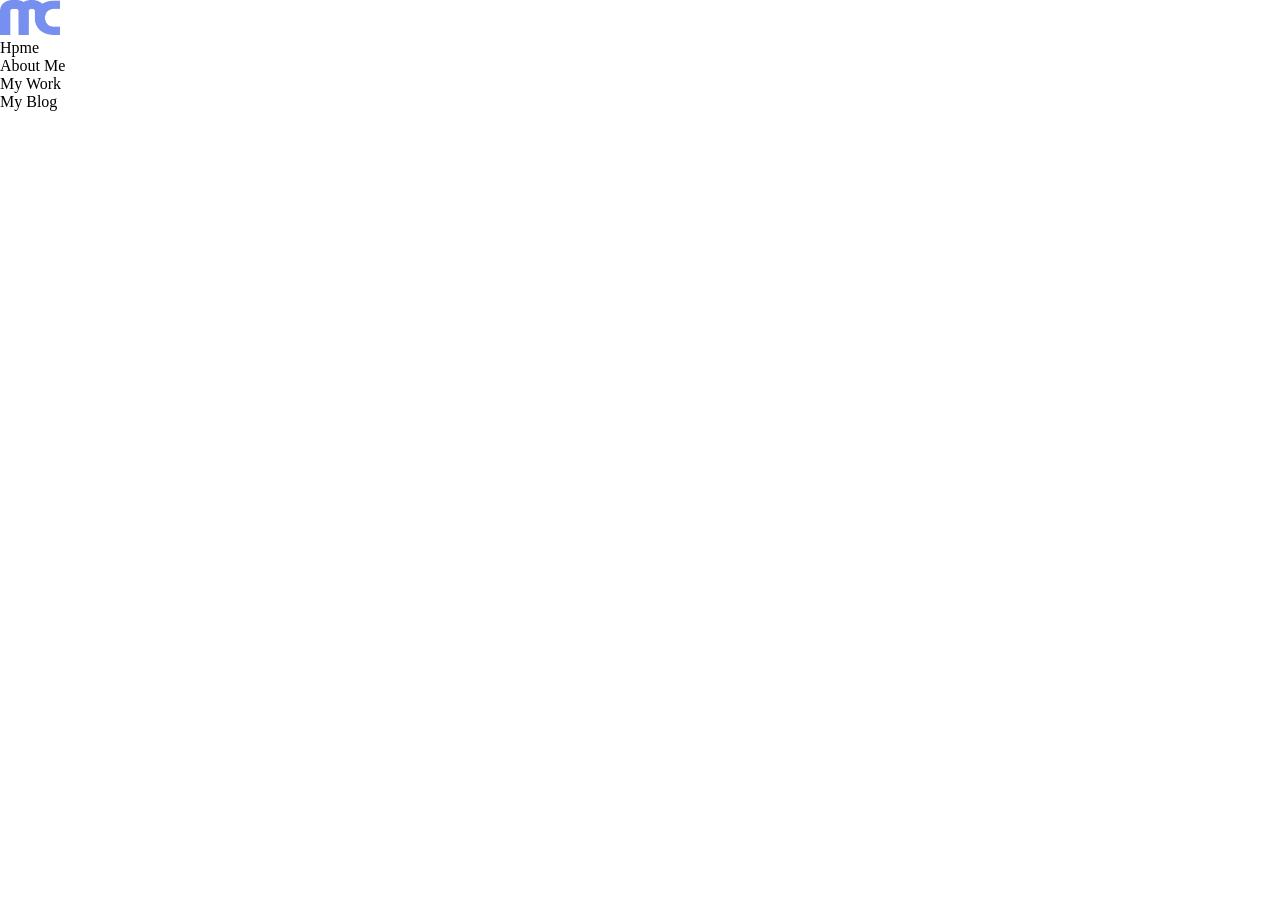
==== index.html @ d3970e1c "first commit" ====
<!DOCTYPE html>
<html lang="en">
<head>
    <meta charset="UTF-8">
    <meta name="viewport" content="width=device-width, initial-scale=1.0">
    <link rel="stylesheet" href="./CSS/script_1.css">
    <title>Freelanse Dewelopper Template Live Demo</title>
</head>
<body>
    <!-- =================================================
                     NAVBAR SECTION
    ================================================= -->

    <nav class="nav container">
        <img src="./imgs/MC_logo.png" alt="MS_logo">
        <ul class="pages">
            <li>Hpme</li>
            <li>About Me</li>
            <li>My Work</li>
            <li>My Blog</li>
        </ul>
    </nav>

</body>
</html>
---- CSS/script_1.css ----
*{
    margin: 0;
    padding: 0;
    box-sizing: border-box;
}

.container{
    width: 100%;
    max-width: 1500px;
    margin: 0 auto;
}

/* <!-- =================================================       
                     NAVBAR SECTION
 ================================================= --> */

.nav img{
    width: 60px;
    height: 35px;
}
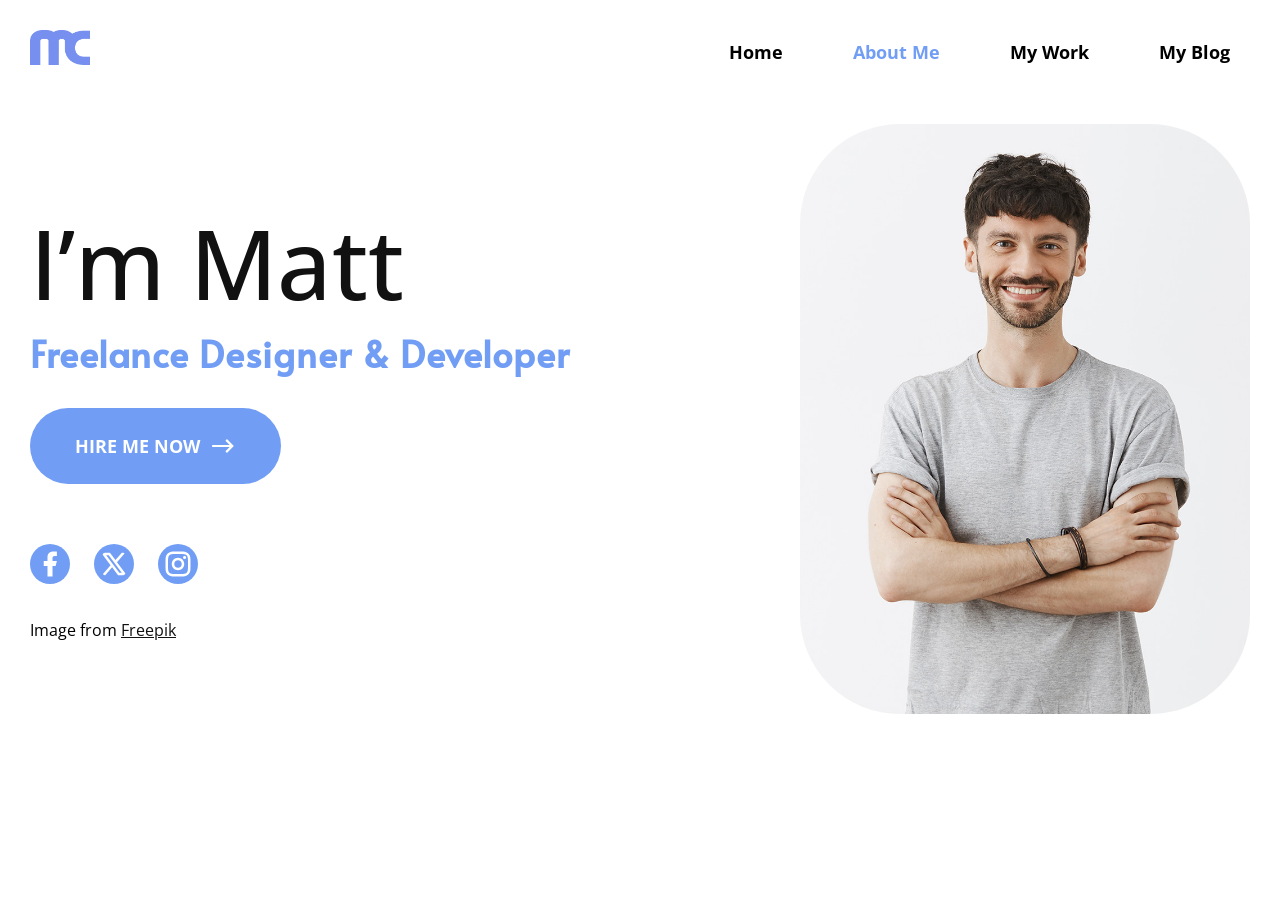
==== commit 3d832f25: "I finished nav and hero page" ====
--- a/index.html
+++ b/index.html
@@ -1,11 +1,14 @@
 <!DOCTYPE html>
 <html lang="en">
+
 <head>
     <meta charset="UTF-8">
     <meta name="viewport" content="width=device-width, initial-scale=1.0">
     <link rel="stylesheet" href="./CSS/script_1.css">
+   <link rel="icon" href="./imgs/nice-p-l.avif">
     <title>Freelanse Dewelopper Template Live Demo</title>
 </head>
+
 <body>
     <!-- =================================================
                      NAVBAR SECTION
@@ -14,12 +17,52 @@
     <nav class="nav container">
         <img src="./imgs/MC_logo.png" alt="MS_logo">
         <ul class="pages">
-            <li>Hpme</li>
-            <li>About Me</li>
+            <li>Home</li>
+            <li class="turned_on">About Me</li>
             <li>My Work</li>
             <li>My Blog</li>
         </ul>
     </nav>
 
+    <!-- =================================================
+                     HERO SECTION
+    ================================================= -->
+
+    <section class="hero container">
+        <div data-aos="fade-right">
+            <div class="about_matt">
+                <h1>I’m Matt</h1>
+                <h2> Freelance Designer & Developer </h2>
+                <button href="#" class="hire_me">HIRE ME NOW <svg class="turn_rigt" xmlns="http://www.w3.org/2000/svg"
+                        viewBox="0 0 24 24" fill="currentColor">
+                        <path
+                            d="M1.99974 13.0001L1.9996 11.0002L18.1715 11.0002L14.2218 7.05044L15.636 5.63623L22 12.0002L15.636 18.3642L14.2218 16.9499L18.1716 13.0002L1.99974 13.0001Z">
+                        </path>
+                    </svg> </button>
+                <div class="sociak_medias">
+                    <a href="#"><svg xmlns="http://www.w3.org/2000/svg" viewBox="0 0 24 24" fill="currentColor">
+                            <path
+                                d="M14 13.5H16.5L17.5 9.5H14V7.5C14 6.47062 14 5.5 16 5.5H17.5V2.1401C17.1743 2.09685 15.943 2 14.6429 2C11.9284 2 10 3.65686 10 6.69971V9.5H7V13.5H10V22H14V13.5Z">
+                            </path>
+                        </svg></a>
+                    <a href="#"><svg xmlns="http://www.w3.org/2000/svg" viewBox="0 0 24 24" fill="currentColor">
+                            <path
+                                d="M10.4883 14.651L15.25 21H22.25L14.3917 10.5223L20.9308 3H18.2808L13.1643 8.88578L8.75 3H1.75L9.26086 13.0145L2.31915 21H4.96917L10.4883 14.651ZM16.25 19L5.75 5H7.75L18.25 19H16.25Z">
+                            </path>
+                        </svg></a>
+                    <a href="#"><svg xmlns="http://www.w3.org/2000/svg" viewBox="0 0 24 24" fill="currentColor">
+                            <path
+                                d="M12.001 9C10.3436 9 9.00098 10.3431 9.00098 12C9.00098 13.6573 10.3441 15 12.001 15C13.6583 15 15.001 13.6569 15.001 12C15.001 10.3427 13.6579 9 12.001 9ZM12.001 7C14.7614 7 17.001 9.2371 17.001 12C17.001 14.7605 14.7639 17 12.001 17C9.24051 17 7.00098 14.7629 7.00098 12C7.00098 9.23953 9.23808 7 12.001 7ZM18.501 6.74915C18.501 7.43926 17.9402 7.99917 17.251 7.99917C16.5609 7.99917 16.001 7.4384 16.001 6.74915C16.001 6.0599 16.5617 5.5 17.251 5.5C17.9393 5.49913 18.501 6.0599 18.501 6.74915ZM12.001 4C9.5265 4 9.12318 4.00655 7.97227 4.0578C7.18815 4.09461 6.66253 4.20007 6.17416 4.38967C5.74016 4.55799 5.42709 4.75898 5.09352 5.09255C4.75867 5.4274 4.55804 5.73963 4.3904 6.17383C4.20036 6.66332 4.09493 7.18811 4.05878 7.97115C4.00703 9.0752 4.00098 9.46105 4.00098 12C4.00098 14.4745 4.00753 14.8778 4.05877 16.0286C4.0956 16.8124 4.2012 17.3388 4.39034 17.826C4.5591 18.2606 4.7605 18.5744 5.09246 18.9064C5.42863 19.2421 5.74179 19.4434 6.17187 19.6094C6.66619 19.8005 7.19148 19.9061 7.97212 19.9422C9.07618 19.9939 9.46203 20 12.001 20C14.4755 20 14.8788 19.9934 16.0296 19.9422C16.8117 19.9055 17.3385 19.7996 17.827 19.6106C18.2604 19.4423 18.5752 19.2402 18.9074 18.9085C19.2436 18.5718 19.4445 18.2594 19.6107 17.8283C19.8013 17.3358 19.9071 16.8098 19.9432 16.0289C19.9949 14.9248 20.001 14.5389 20.001 12C20.001 9.52552 19.9944 9.12221 19.9432 7.97137C19.9064 7.18906 19.8005 6.66149 19.6113 6.17318C19.4434 5.74038 19.2417 5.42635 18.9084 5.09255C18.573 4.75715 18.2616 4.55693 17.8271 4.38942C17.338 4.19954 16.8124 4.09396 16.0298 4.05781C14.9258 4.00605 14.5399 4 12.001 4ZM12.001 2C14.7176 2 15.0568 2.01 16.1235 2.06C17.1876 2.10917 17.9135 2.2775 18.551 2.525C19.2101 2.77917 19.7668 3.1225 20.3226 3.67833C20.8776 4.23417 21.221 4.7925 21.476 5.45C21.7226 6.08667 21.891 6.81333 21.941 7.8775C21.9885 8.94417 22.001 9.28333 22.001 12C22.001 14.7167 21.991 15.0558 21.941 16.1225C21.8918 17.1867 21.7226 17.9125 21.476 18.55C21.2218 19.2092 20.8776 19.7658 20.3226 20.3217C19.7668 20.8767 19.2076 21.22 18.551 21.475C17.9135 21.7217 17.1876 21.89 16.1235 21.94C15.0568 21.9875 14.7176 22 12.001 22C9.28431 22 8.94514 21.99 7.87848 21.94C6.81431 21.8908 6.08931 21.7217 5.45098 21.475C4.79264 21.2208 4.23514 20.8767 3.67931 20.3217C3.12348 19.7658 2.78098 19.2067 2.52598 18.55C2.27848 17.9125 2.11098 17.1867 2.06098 16.1225C2.01348 15.0558 2.00098 14.7167 2.00098 12C2.00098 9.28333 2.01098 8.94417 2.06098 7.8775C2.11014 6.8125 2.27848 6.0875 2.52598 5.45C2.78014 4.79167 3.12348 4.23417 3.67931 3.67833C4.23514 3.1225 4.79348 2.78 5.45098 2.525C6.08848 2.2775 6.81348 2.11 7.87848 2.06C8.94514 2.0125 9.28431 2 12.001 2Z">
+                            </path>
+                        </svg></a>
+                </div>
+                <p>Image from <a href="#">Freepik</a></p>
+            </div>
+        </div>
+
+        <img class="meet" src="./imgs/Meet.jpg" alt="hero_img">
+    </section>
+
 </body>
+
 </html>
--- a/CSS/script_1.css
+++ b/CSS/script_1.css
@@ -1,24 +1,130 @@
+@import url('https://fonts.googleapis.com/css2?family=Open+Sans:ital,wght@0,300..800;1,300..800&display=swap');
+@import url('https://fonts.googleapis.com/css2?family=Alata&display=swap');
 
 
 *{
     margin: 0;
     padding: 0;
     box-sizing: border-box;
+    font-family: "Open Sans", sans-serif;
+}
+
+body{
+    padding: 30px;
 }
 
 .container{
     width: 100%;
-    max-width: 1500px;
+    max-width: 1300px;
     margin: 0 auto;
+}
+
+ul{
+    list-style: none;
+}
+
+button{
+    cursor: pointer;
+    background-color: #719EF4;
+    border: none;
+    color: white;
+    font-size: 18px;
+    font-weight: 700;
+    display: flex;
+    align-items: center;
+    gap: 10px;
+}
+
+a{
+    color: #111;
 }
 
 /* <!-- =================================================       
                      NAVBAR SECTION
  ================================================= --> */
 
+nav{
+    display: flex;
+    justify-content: space-between;
+}
+
 .nav img{
     width: 60px;
     height: 35px;
+}
+
+.turned_on{
+    color: #719EF4;
+}
+
+.pages{
+    display: flex;
+    align-items: center;
+    gap: 30px;
+}
+
+ul li{
+    cursor: pointer;
+    font-size: 18px;
+    font-weight: 700;
+    padding: 10px 20px;
+}
+ 
+ul li:hover{
+    color: #719EF4;
+}
+
+.turn_rigt{
+    width: 26px;
+}
+
+/* <!-- =================================================
+                     HERO SECTION 
+================================================= -->-- */
+
+.hero{
+    display: flex;
+    justify-content: space-between;
+    align-items: center;
+    margin-top: 50px;
+}
+
+.sociak_medias svg{
+    width: 40px;
+    color: white;
+    background-color: #719EF4;
+    border-radius: 50%;
+    padding: 5px;
+    margin: 30px 20px 30px 0;
+}
+
+.meet{
+    width: 450px;
+    height: 590px;
+    border-radius: 100px;
+}
+
+.about_matt h1{
+    font-size: 6rem;
+    color: #111;
+    font-weight: 500;
+}
+
+.about_matt h2{
+    font-family: "Alata", sans-serif;
+    font-size: 36px;
+    color: #719EF4;
+    letter-spacing: 1px;
+}
+
+.hire_me{
+    margin: 30px 0;
+    padding: 25px 45px;
+    border-radius: 39px;
+}
+
+.hire_me :hover, .sociak_medias svg:hover{
+    background-color: #9AB0F5;
 }
 
 
@@ -75,25 +181,3 @@
 
 
 
-
-
-
-
-
-
-
-
-
-
-
-
-
-
-
-
-
-
-
-
-
-
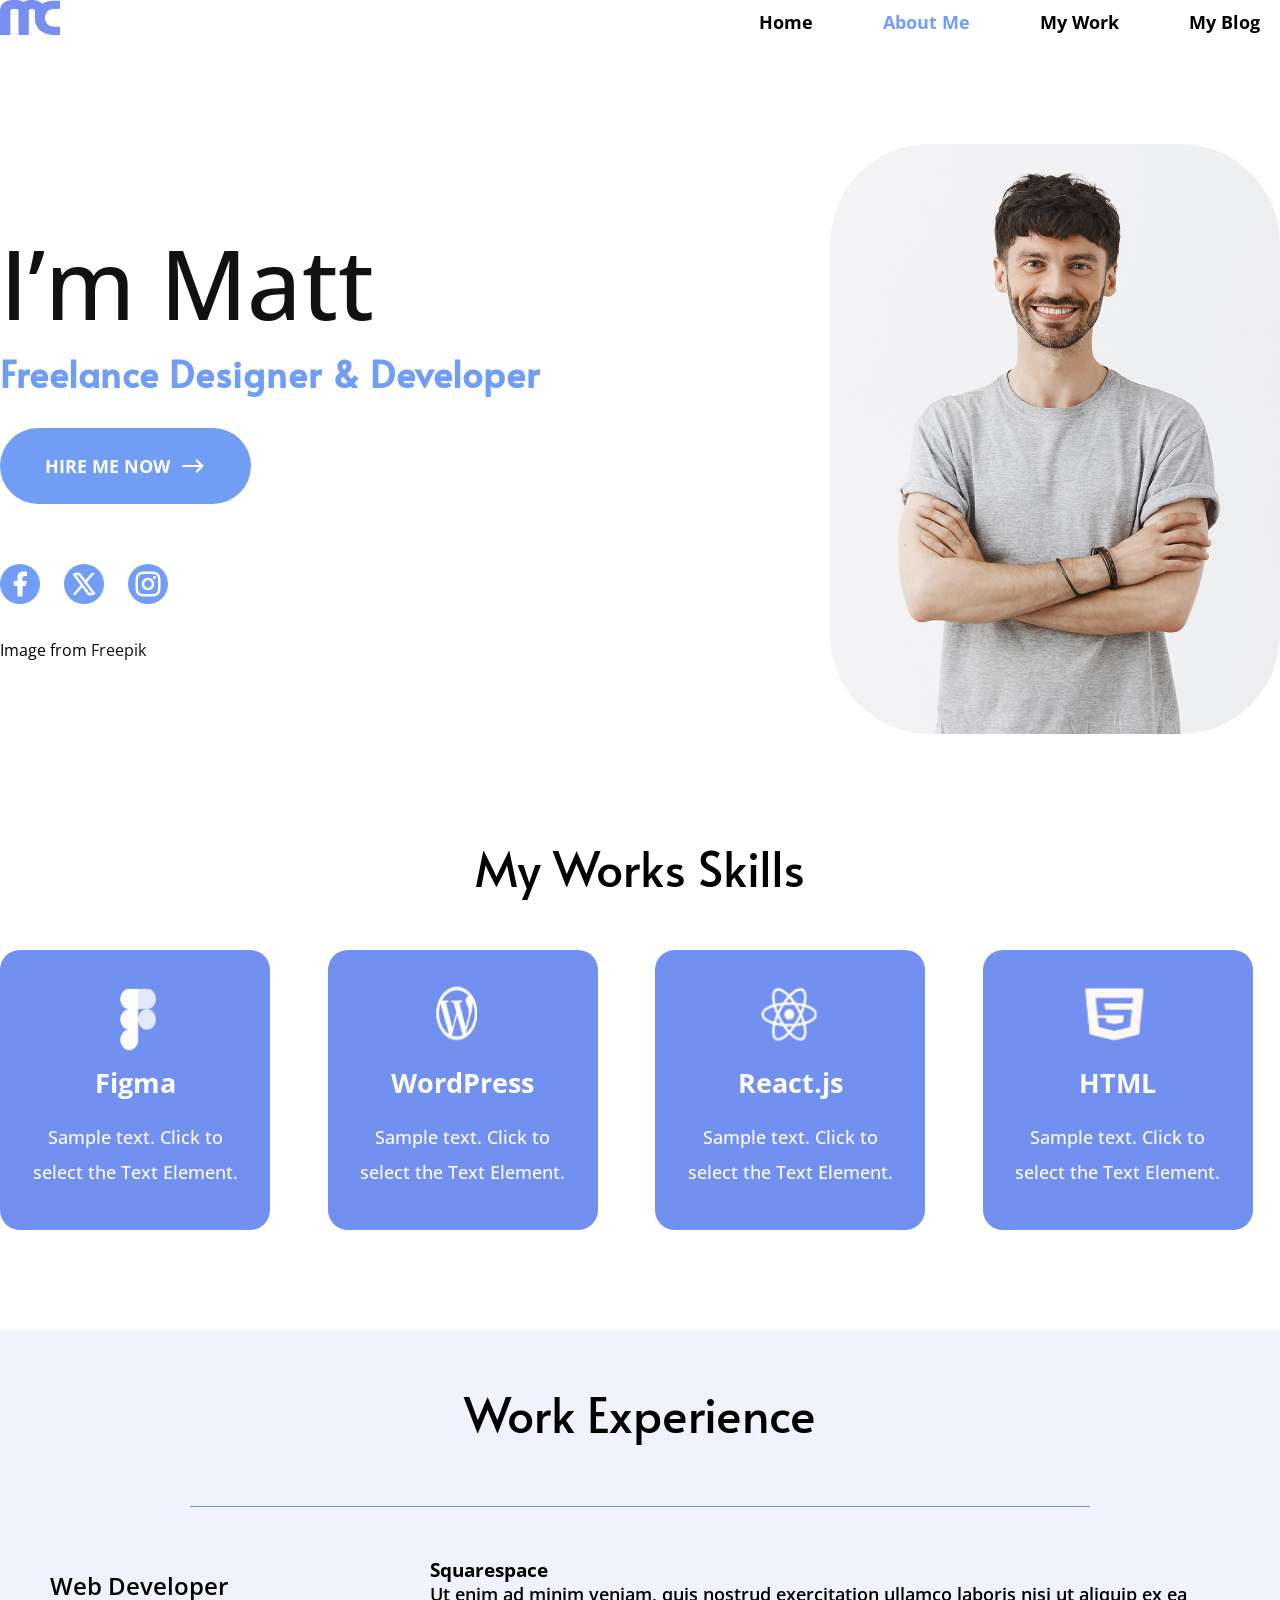
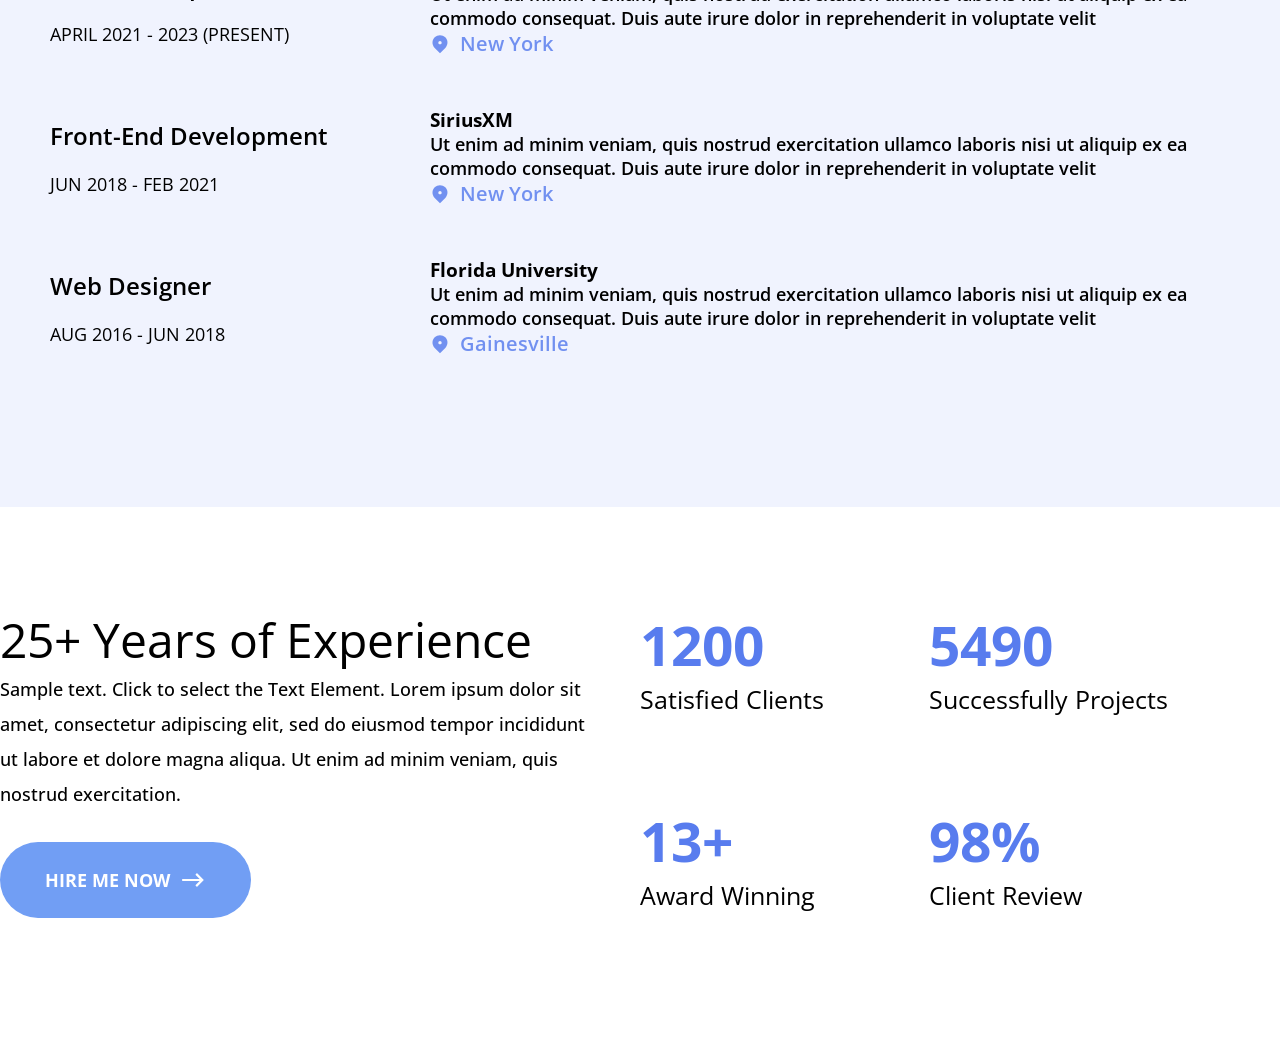
==== commit d7891b18: "I finished ub=ntik the expirience part" ====
--- a/index.html
+++ b/index.html
@@ -5,7 +5,7 @@
     <meta charset="UTF-8">
     <meta name="viewport" content="width=device-width, initial-scale=1.0">
     <link rel="stylesheet" href="./CSS/script_1.css">
-   <link rel="icon" href="./imgs/nice-p-l.avif">
+    <link rel="icon" href="./imgs/nice-p-l.avif">
     <title>Freelanse Dewelopper Template Live Demo</title>
 </head>
 
@@ -63,6 +63,149 @@
         <img class="meet" src="./imgs/Meet.jpg" alt="hero_img">
     </section>
 
+    <!-- =================================================
+                     SKILLS SECTION
+    ================================================= -->
+
+    <section class="skills_section container">
+        <h1>My Works Skills</h1>
+        <div class="skills">
+            <!-- 1   -->
+            <div class="skil_card">
+                <img src="./imgs/Figma_logo.png" alt="">
+                <h2>Figma</h2>
+                <span>Sample text. Click to select the Text Element.</span>
+            </div>
+            <!-- 2 -->
+            <div class="skil_card">
+                <img src="./imgs/lettet_W.png" alt="">
+                <h2>WordPress</h2>
+                <span>Sample text. Click to select the Text Element.</span>
+            </div>
+            <!-- 3 -->
+            <div class="skil_card">
+                <img src="./imgs/React_logo.png" alt="">
+                <h2>React.js</h2>
+                <span>Sample text. Click to select the Text Element.</span>
+            </div>
+            <!-- 4 -->
+            <div class="skil_card">
+                <img src="./imgs/html_logo.png" alt="">
+                <h2>HTML</h2>
+                <span>Sample text. Click to select the Text Element.</span>
+            </div>
+
+        </div>
+    </section>
+
+    <!-- =================================================
+                     EXPERIANCE SECTION
+    ================================================= -->
+
+    <section class="experiance_section">
+        <div class="container">
+            <h1 class="work">Work Experience</h1>
+            <div class="row"></div>
+
+            <!-- 1 -->
+            <section class="experiance">
+                <div class="experience_left_part">
+                    <h2 class="web">Web Developer</h2>
+                    <h2 class="time">april 2021 - 2023 (Present) </h2>
+                </div>
+                <div class="experience_right_part">
+                    <h3>Squarespace</h3>
+                    <span>Ut enim ad minim veniam, quis nostrud exercitation ullamco laboris nisi ut aliquip ex ea
+                        commodo consequat. Duis aute irure dolor in reprehenderit in voluptate velit</span>
+                    <p>
+                        <a class="location_a" href="#"><svg xmlns="http://www.w3.org/2000/svg" viewBox="0 0 24 24"
+                                fill="currentColor">
+                                <path
+                                    d="M18.364 17.364L12 23.7279L5.63604 17.364C2.12132 13.8492 2.12132 8.15076 5.63604 4.63604C9.15076 1.12132 14.8492 1.12132 18.364 4.63604C21.8787 8.15076 21.8787 13.8492 18.364 17.364ZM12 13C13.1046 13 14 12.1046 14 11C14 9.89543 13.1046 9 12 9C10.8954 9 10 9.89543 10 11C10 12.1046 10.8954 13 12 13Z">
+                                </path>
+                            </svg> New York</a>
+                    </p>
+                </div>
+            </section>
+            <!-- 2 -->
+            <section class="experiance">
+                <div class="experience_left_part">
+                    <h2 class="web">Front-End Development</h2>
+                    <h2 class="time">jun 2018 - Feb 2021 </h2>
+                </div>
+                <div class="experience_right_part">
+                    <h3>SiriusXM</h3>
+                    <span>Ut enim ad minim veniam, quis nostrud exercitation ullamco laboris nisi ut aliquip ex ea
+                        commodo consequat. Duis aute irure dolor in reprehenderit in voluptate velit</span>
+                    <p>
+                        <a class="location_a" href="#"><svg xmlns="http://www.w3.org/2000/svg" viewBox="0 0 24 24"
+                                fill="currentColor">
+                                <path
+                                    d="M18.364 17.364L12 23.7279L5.63604 17.364C2.12132 13.8492 2.12132 8.15076 5.63604 4.63604C9.15076 1.12132 14.8492 1.12132 18.364 4.63604C21.8787 8.15076 21.8787 13.8492 18.364 17.364ZM12 13C13.1046 13 14 12.1046 14 11C14 9.89543 13.1046 9 12 9C10.8954 9 10 9.89543 10 11C10 12.1046 10.8954 13 12 13Z">
+                                </path>
+                            </svg> New York</a>
+                    </p>
+                </div>
+            </section>
+            <!-- 3 -->
+            <section class="experiance">
+                <div class="experience_left_part">
+                    <h2 class="web">Web Designer</h2>
+                    <h2 class="time">aug 2016 - Jun 2018 </h2>
+                </div>
+                <div class="experience_right_part">
+                    <h3>Florida University</h3>
+                    <span>Ut enim ad minim veniam, quis nostrud exercitation ullamco laboris nisi ut aliquip ex ea
+                        commodo consequat. Duis aute irure dolor in reprehenderit in voluptate velit</span>
+                    <p>
+                        <a class="location_a" href="#"><svg xmlns="http://www.w3.org/2000/svg" viewBox="0 0 24 24"
+                                fill="currentColor">
+                                <path
+                                    d="M18.364 17.364L12 23.7279L5.63604 17.364C2.12132 13.8492 2.12132 8.15076 5.63604 4.63604C9.15076 1.12132 14.8492 1.12132 18.364 4.63604C21.8787 8.15076 21.8787 13.8492 18.364 17.364ZM12 13C13.1046 13 14 12.1046 14 11C14 9.89543 13.1046 9 12 9C10.8954 9 10 9.89543 10 11C10 12.1046 10.8954 13 12 13Z">
+                                </path>
+                            </svg> Gainesville</a>
+                    </p>
+                </div>
+            </section>
+        </div>
+    </section>
+
+    <!-- =================================================
+                     EXPERIANCE TIME SECTION
+    ================================================= -->
+
+    <section class="ex_time container">
+        
+        <div class="ex_time_left_part">
+            <h1>25+ Years of Experience</h1>
+            <p>Sample text. Click to select the Text Element. Lorem ipsum dolor sit amet, consectetur adipiscing elit, sed do eiusmod tempor incididunt ut labore et dolore magna aliqua. Ut enim ad minim veniam, quis nostrud exercitation.</p>
+            <button href="#" class="hire_me">HIRE ME NOW <svg class="turn_rigt" xmlns="http://www.w3.org/2000/svg"viewBox="0 0 24 24" fill="currentColor"><path d="M1.99974 13.0001L1.9996 11.0002L18.1715 11.0002L14.2218 7.05044L15.636 5.63623L22 12.0002L15.636 18.3642L14.2218 16.9499L18.1716 13.0002L1.99974 13.0001Z"></path></svg></button>
+        </div>
+
+         <div class="ex_time_right_part">
+            <div class="clients">
+                <h1>1200</h1>
+                <p>Satisfied Clients</p>
+            </div>
+            <div class="clients">
+                <h1>5490</h1>
+                <p> Successfully Projects</p>
+            </div>
+            <div class="clients">
+                <h1>13+</h1>
+                <p>Award Winning</p>
+            </div>
+            <div class="clients">
+                <h1>98%</h1>
+                <p>Client Review</p>
+            </div>
+        </div>
+    </section>
+
+    <script>
+        AOS.init();
+    </script>
+
 </body>
 
 </html>
--- a/CSS/script_1.css
+++ b/CSS/script_1.css
@@ -9,14 +9,15 @@
     font-family: "Open Sans", sans-serif;
 }
 
-body{
+/* body{
     padding: 30px;
-}
+} */
 
 .container{
     width: 100%;
     max-width: 1300px;
     margin: 0 auto;
+    margin-bottom: 100px;
 }
 
 ul{
@@ -37,7 +38,9 @@
 
 a{
     color: #111;
-}
+    text-decoration: none;
+}
+
 
 /* <!-- =================================================       
                      NAVBAR SECTION
@@ -123,61 +126,190 @@
     border-radius: 39px;
 }
 
+.hire_me:hover{
+    background-color: #9AB0F5;
+    transition: 0.3s;
+}
+
 .hire_me :hover, .sociak_medias svg:hover{
     background-color: #9AB0F5;
 }
 
-
-
-
-
-
-
-
-
-
-
-
-
-
-
-
-
-
-
-
-
-
-
-
-
-
-
-
-
-
-
-
-
-
-
-
-
-
-
-
-
-
-
-
-
-
-
-
-
-
-
-
-
-
-
+.skills_section h1, .experiance_section h1{
+    font-family: "Alata", sans-serif;
+    font-size: 3rem;
+    display: flex;
+    align-items: center;
+    justify-content: center;
+    font-weight: 400;   
+}
+
+.skills{
+    display: grid;
+    grid-template-columns: repeat(4, 1fr);
+    gap: 30px;
+}
+
+.skil_card{
+    margin-top: 50px;
+    color: white;
+    display: flex;
+    flex-direction: column;
+    align-items: center;
+    justify-content: center;
+    background-color: #7190F0;
+    border-radius: 20px;
+    padding: 30px;
+    text-align: center;
+    font-size: 18px;
+    font-weight: 500;
+    line-height: 35px;
+    max-width: 270px;
+
+}
+
+.skil_card img{
+    width: 100px;
+    height: 75px;
+}
+
+.skil_card h2, .skil_card span{
+    margin: 10px 0;
+}
+
+/* <!-- =================================================
+                     EXPERIANCE SECTION
+================================================= --> */
+
+.experiance_section{
+    background-color: #F0F3FE;
+    padding: 50px;
+}
+
+.experiance{
+    display: flex;
+    align-items: center;
+    padding-top: 50px;
+}
+
+.experiance{
+    display: flex;
+    justify-content: space-between;
+}
+
+.row{
+    padding: 30px;
+    margin: auto;
+    width: 900px;
+    border-bottom: 1px solid #7190F0;
+
+}
+
+.location_a svg{
+    width: 20px;
+    height: 25px;
+}
+
+.web{
+    font-size: 24px;
+    font-weight: 600;
+} 
+
+.time{
+    padding-top: 20px;
+    text-transform: uppercase;
+    font-size: 18px;
+    font-weight: 400;
+    white-space: nowrap;
+}
+
+.experience_right_part{
+
+    max-width: 800px;
+}
+
+.experience_right_part span{
+    font-size: 18px;
+    font-weight: 600;
+}
+
+.location_a{
+    display: flex;
+    align-items: center;
+    gap: 10px;
+    font-size: 20px;
+    font-weight: 600;
+    color: #7190F0;
+}
+
+.location_a:hover{
+    color: #587CEE;
+}
+
+/* <!-- =================================================
+                     EXPERIANCE TIME SECTION
+================================================= --> */
+
+.ex_time{
+    padding-top: 100px;
+    display: flex;
+}
+
+.ex_time_left_part, .ex_time_left_part{
+    width: 50%;
+}
+
+.ex_time_left_part h1{
+    font-size: 3rem;
+    font-weight: 400;
+}
+
+.ex_time_left_part p{
+    font-size: 18px;
+    font-weight: 500;
+    line-height: 35px;
+    max-width: 600px;
+}
+
+.ex_time_right_part{
+    display: grid;
+    grid-template-columns: repeat(2, 1fr);
+    gap: 50px;
+}
+
+.clients h1{
+    font-size: 3.425rem;
+    color: #587CEE;
+}
+
+.clients p{
+    font-size: 25px;
+    font-weight: 400;
+}
+
+
+
+
+
+
+
+
+
+
+
+
+
+
+
+
+
+
+
+
+
+
+
+
+
+
+
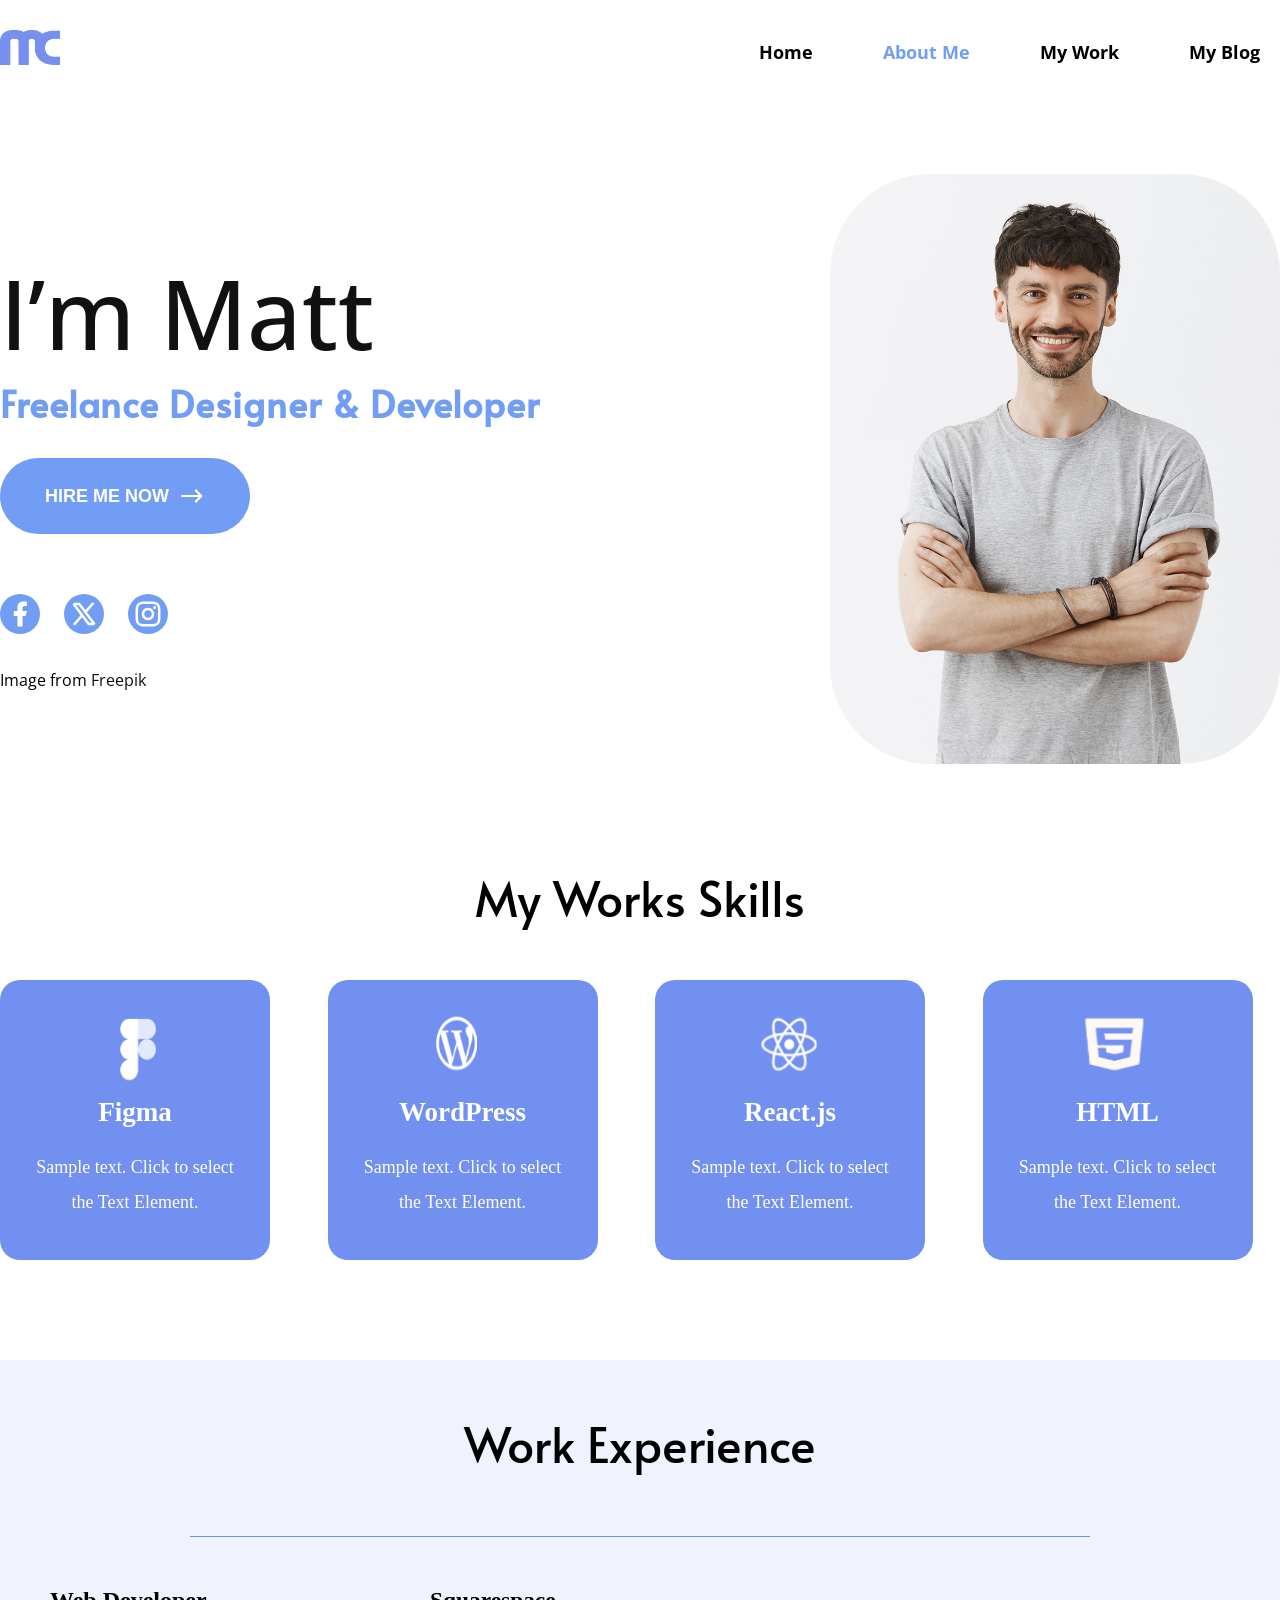
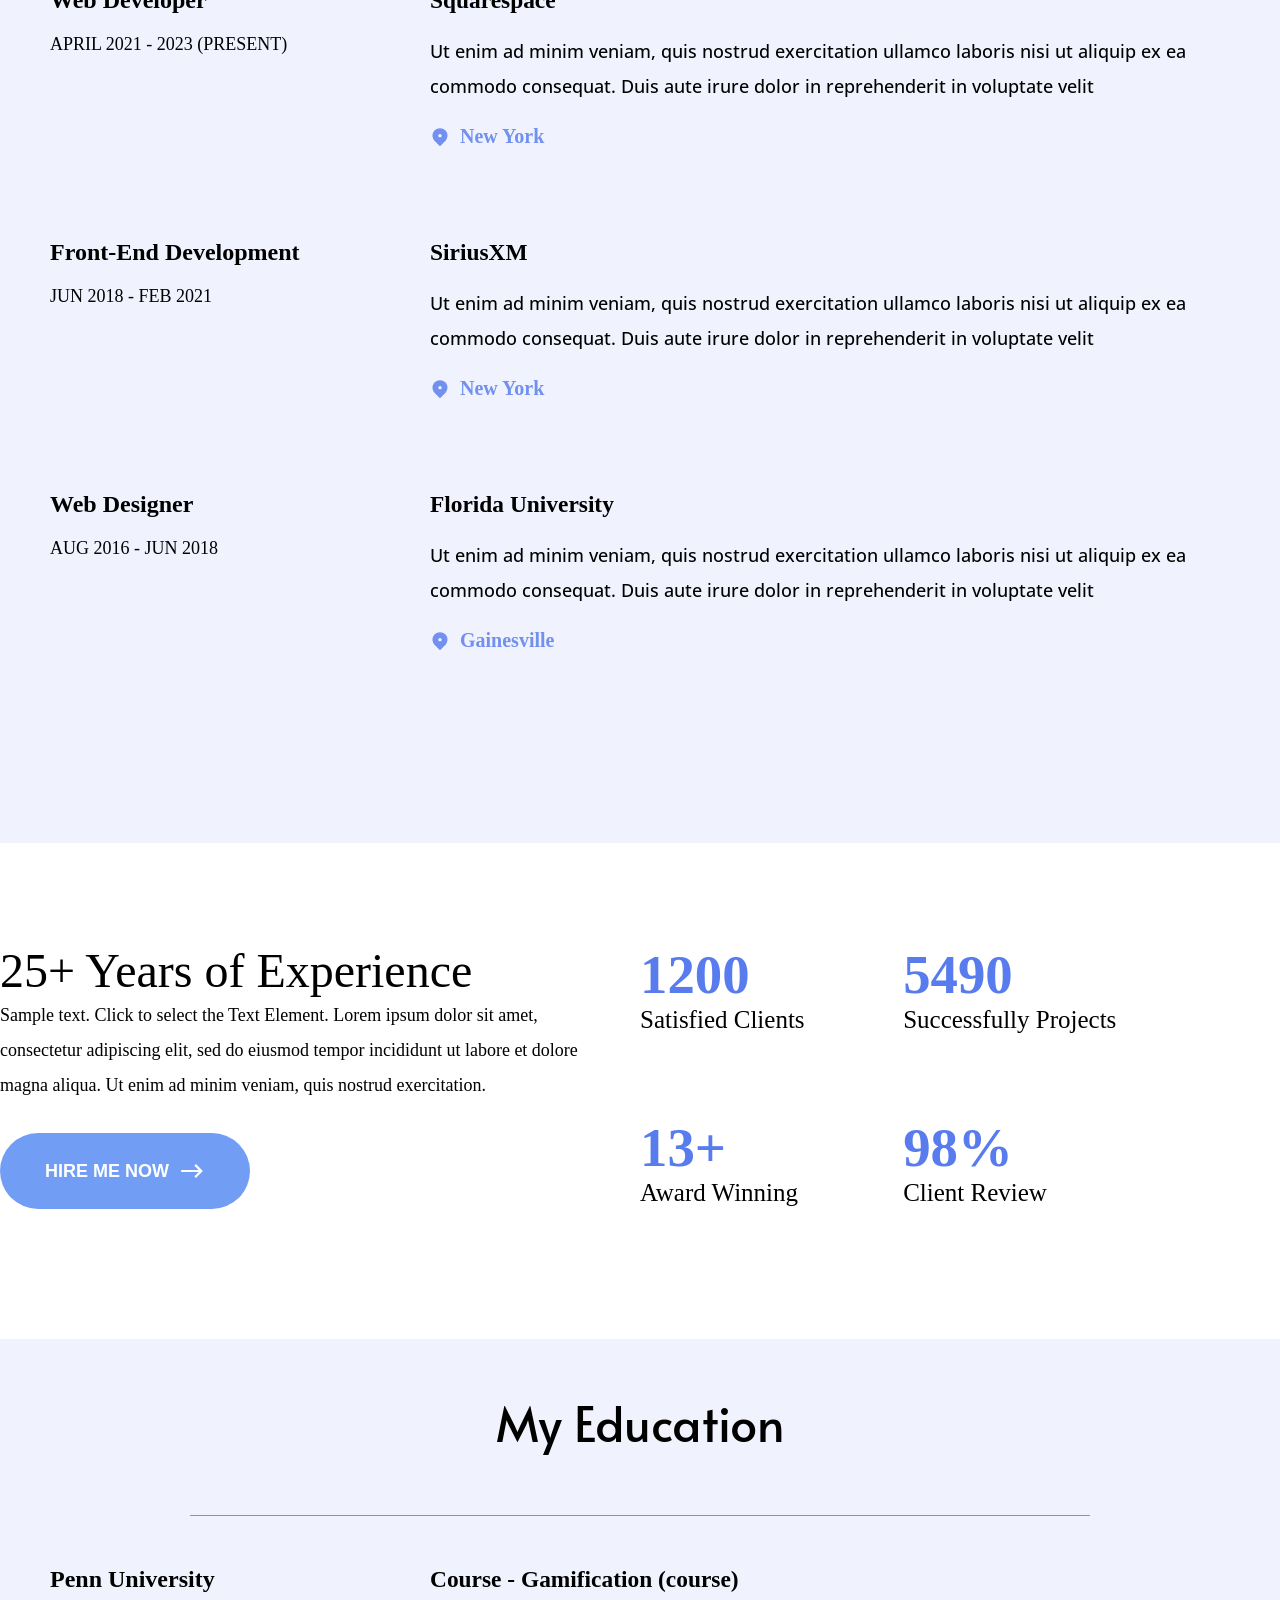
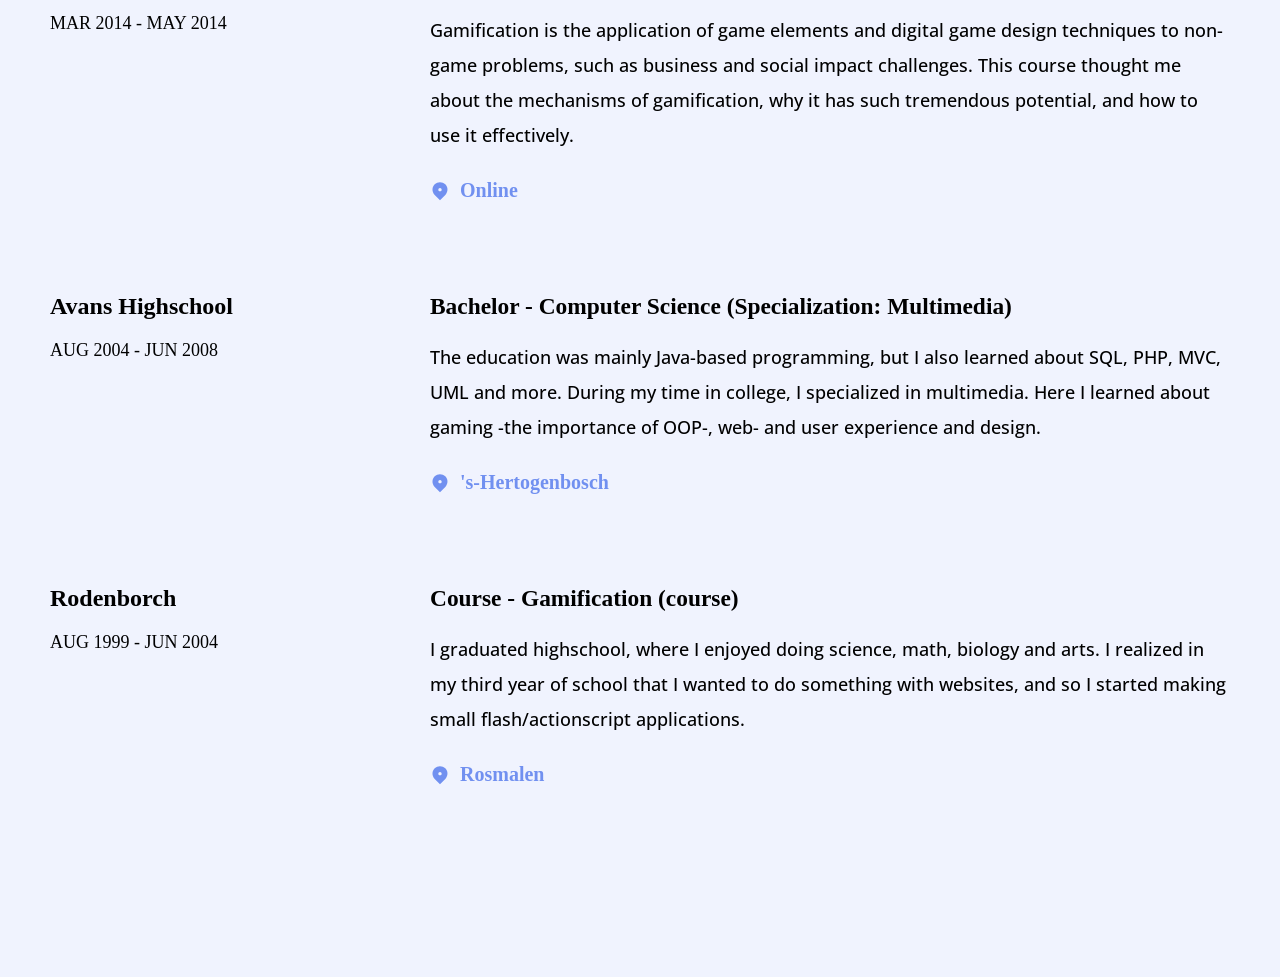
==== commit 93b1ee3a: "I added AOS in my sitw" ====
--- a/index.html
+++ b/index.html
@@ -6,6 +6,7 @@
     <meta name="viewport" content="width=device-width, initial-scale=1.0">
     <link rel="stylesheet" href="./CSS/script_1.css">
     <link rel="icon" href="./imgs/nice-p-l.avif">
+    <link href="https://unpkg.com/aos@2.3.1/dist/aos.css" rel="stylesheet">
     <title>Freelanse Dewelopper Template Live Demo</title>
 </head>
 
@@ -29,7 +30,7 @@
     ================================================= -->
 
     <section class="hero container">
-        <div data-aos="fade-right">
+        <div data-aos="zoom-out-left">
             <div class="about_matt">
                 <h1>I’m Matt</h1>
                 <h2> Freelance Designer & Developer </h2>
@@ -175,14 +176,21 @@
     ================================================= -->
 
     <section class="ex_time container">
-        
+
         <div class="ex_time_left_part">
             <h1>25+ Years of Experience</h1>
-            <p>Sample text. Click to select the Text Element. Lorem ipsum dolor sit amet, consectetur adipiscing elit, sed do eiusmod tempor incididunt ut labore et dolore magna aliqua. Ut enim ad minim veniam, quis nostrud exercitation.</p>
-            <button href="#" class="hire_me">HIRE ME NOW <svg class="turn_rigt" xmlns="http://www.w3.org/2000/svg"viewBox="0 0 24 24" fill="currentColor"><path d="M1.99974 13.0001L1.9996 11.0002L18.1715 11.0002L14.2218 7.05044L15.636 5.63623L22 12.0002L15.636 18.3642L14.2218 16.9499L18.1716 13.0002L1.99974 13.0001Z"></path></svg></button>
-        </div>
-
-         <div class="ex_time_right_part">
+            <p>Sample text. Click to select the Text Element. Lorem ipsum dolor sit amet, consectetur adipiscing elit,
+                sed do eiusmod tempor incididunt ut labore et dolore magna aliqua. Ut enim ad minim veniam, quis nostrud
+                exercitation.</p>
+            <button href="#" class="hire_me">HIRE ME NOW <svg class="turn_rigt" xmlns="http://www.w3.org/2000/svg"
+                    viewBox="0 0 24 24" fill="currentColor">
+                    <path
+                        d="M1.99974 13.0001L1.9996 11.0002L18.1715 11.0002L14.2218 7.05044L15.636 5.63623L22 12.0002L15.636 18.3642L14.2218 16.9499L18.1716 13.0002L1.99974 13.0001Z">
+                    </path>
+                </svg></button>
+        </div>
+
+        <div class="ex_time_right_part">
             <div class="clients">
                 <h1>1200</h1>
                 <p>Satisfied Clients</p>
@@ -202,6 +210,84 @@
         </div>
     </section>
 
+    <!-- =================================================
+                     MY EDUCATION SECTION
+    ================================================= -->
+
+    <section class="experiance_section experiance_section">
+        <div class="container">
+            <h1 class="education ">My Education</h1>
+            <div class="row"></div>
+
+            <!-- 1 -->
+            <section class="experiance">
+                <div class="experience_left_part">
+                    <h2 class="web">Penn University</h2>
+                    <h2 class="time">Mar 2014 - May 2014 </h2>
+                </div>
+                <div class="experience_right_part">
+                    <h3 class="course">Course - Gamification (course)</h3>
+                    <span class="colums">Gamification is the application of game elements and digital game design techniques to non-game problems, such as business and social impact challenges. This course thought me about the mechanisms of gamification, why it has such tremendous potential, and how to use it effectively.</span><p>
+                        <a class="location_a bottom_a" href="#"><svg xmlns="http://www.w3.org/2000/svg" viewBox="0 0 24 24"
+                                fill="currentColor">
+                                <path
+                                    d="M18.364 17.364L12 23.7279L5.63604 17.364C2.12132 13.8492 2.12132 8.15076 5.63604 4.63604C9.15076 1.12132 14.8492 1.12132 18.364 4.63604C21.8787 8.15076 21.8787 13.8492 18.364 17.364ZM12 13C13.1046 13 14 12.1046 14 11C14 9.89543 13.1046 9 12 9C10.8954 9 10 9.89543 10 11C10 12.1046 10.8954 13 12 13Z">
+                                </path>
+                        </svg>Online</a>
+                    </p>
+                </div>
+            </section>
+            <!-- 2 -->
+             <section class="experiance">
+                <div class="experience_left_part">
+                    <h2 class="web">Avans Highschool</h2>
+                    <h2 class="time">Aug 2004 - Jun 2008 </h2>
+                </div>
+                <div class="experience_right_part">
+                    <h3 class="course">Bachelor - Computer Science (Specialization: Multimedia)</h3>
+                    <span class="colums">The education was mainly Java-based programming, but I also learned about SQL, PHP, MVC, UML and more. During my time in college, I specialized in multimedia. Here I learned about gaming -the importance of OOP-, web- and user experience and design.</span><p>
+                        <a class="location_a bottom_a" href="#"><svg xmlns="http://www.w3.org/2000/svg" viewBox="0 0 24 24"
+                                fill="currentColor">
+                                <path
+                                    d="M18.364 17.364L12 23.7279L5.63604 17.364C2.12132 13.8492 2.12132 8.15076 5.63604 4.63604C9.15076 1.12132 14.8492 1.12132 18.364 4.63604C21.8787 8.15076 21.8787 13.8492 18.364 17.364ZM12 13C13.1046 13 14 12.1046 14 11C14 9.89543 13.1046 9 12 9C10.8954 9 10 9.89543 10 11C10 12.1046 10.8954 13 12 13Z">
+                                </path>
+                        </svg>'s-Hertogenbosch</a>
+                    </p>
+                </div>
+            </section>
+            <!-- 3 -->
+             <section class="experiance">
+                <div class="experience_left_part">
+                    <h2 class="web">Rodenborch</h2>
+                    <h2 class="time">Aug 1999 - Jun 2004</h2>
+                </div>
+                <div class="experience_right_part">
+                    <h3 class="course">Course - Gamification (course)</h3>
+                    <span class="colums">I graduated highschool, where I enjoyed doing science, math, biology and arts. I realized in my third year of school that I wanted to do something with websites, and so I started making small flash/actionscript applications.</span><p>
+                        <a class="location_a bottom_a" href="#"><svg xmlns="http://www.w3.org/2000/svg" viewBox="0 0 24 24"
+                                fill="currentColor">
+                                <path
+                                    d="M18.364 17.364L12 23.7279L5.63604 17.364C2.12132 13.8492 2.12132 8.15076 5.63604 4.63604C9.15076 1.12132 14.8492 1.12132 18.364 4.63604C21.8787 8.15076 21.8787 13.8492 18.364 17.364ZM12 13C13.1046 13 14 12.1046 14 11C14 9.89543 13.1046 9 12 9C10.8954 9 10 9.89543 10 11C10 12.1046 10.8954 13 12 13Z">
+                                </path>
+                        </svg>Rosmalen</a>
+                    </p>
+                </div>
+            </section>
+
+
+        </div>
+    </section>
+
+    <!-- =================================================
+                      SECTION
+    ================================================= -->
+
+
+
+
+
+
+    <script src="https://unpkg.com/aos@2.3.1/dist/aos.js"></script>
     <script>
         AOS.init();
     </script>
--- a/CSS/script_1.css
+++ b/CSS/script_1.css
@@ -6,12 +6,12 @@
     margin: 0;
     padding: 0;
     box-sizing: border-box;
-    font-family: "Open Sans", sans-serif;
-}
-
-/* body{
-    padding: 30px;
-} */
+}
+
+body{
+    /* padding: 30px; */
+    padding-top: 30px;
+}
 
 .container{
     width: 100%;
@@ -49,6 +49,7 @@
 nav{
     display: flex;
     justify-content: space-between;
+    font-family: "Open Sans", sans-serif;
 }
 
 .nav img{
@@ -90,6 +91,7 @@
     justify-content: space-between;
     align-items: center;
     margin-top: 50px;
+    font-family: "Open Sans", sans-serif;
 }
 
 .sociak_medias svg{
@@ -188,13 +190,9 @@
 
 .experiance{
     display: flex;
-    align-items: center;
     padding-top: 50px;
-}
-
-.experiance{
-    display: flex;
     justify-content: space-between;
+    padding-bottom: 40px;
 }
 
 .row{
@@ -224,16 +222,26 @@
 }
 
 .experience_right_part{
-
     max-width: 800px;
 }
 
+.experience_right_part h3{
+    padding: 0 0 20px 0;
+}
+
+.experience_right_part{
+    font-size: 20px;
+}
+
 .experience_right_part span{
-    font-size: 18px;
-    font-weight: 600;
+    font-family: "Open Sans", sans-serif;
+    line-height: 35px;
+    font-size: 18px;
+    font-weight: 500;
 }
 
 .location_a{
+    padding-top: 20px;
     display: flex;
     align-items: center;
     gap: 10px;
@@ -287,29 +295,48 @@
     font-weight: 400;
 }
 
-
-
-
-
-
-
-
-
-
-
-
-
-
-
-
-
-
-
-
-
-
-
-
-
-
-
+/* <!-- =================================================
+                     MY EDUCATION SECTION
+================================================= --> */
+
+.education{
+    font-family: "Open Sans", sans-serif;
+    font-size: 50px;
+    font-weight: 200;
+}
+
+.course{
+    font-weight: 600;
+    padding-bottom: 25px;
+}
+
+.colums{
+    line-height: 40px;
+    
+}
+
+.bottom_a{
+    padding-top: 25px;
+
+}
+
+
+
+
+
+
+
+
+
+
+
+
+
+
+
+
+
+
+
+
+
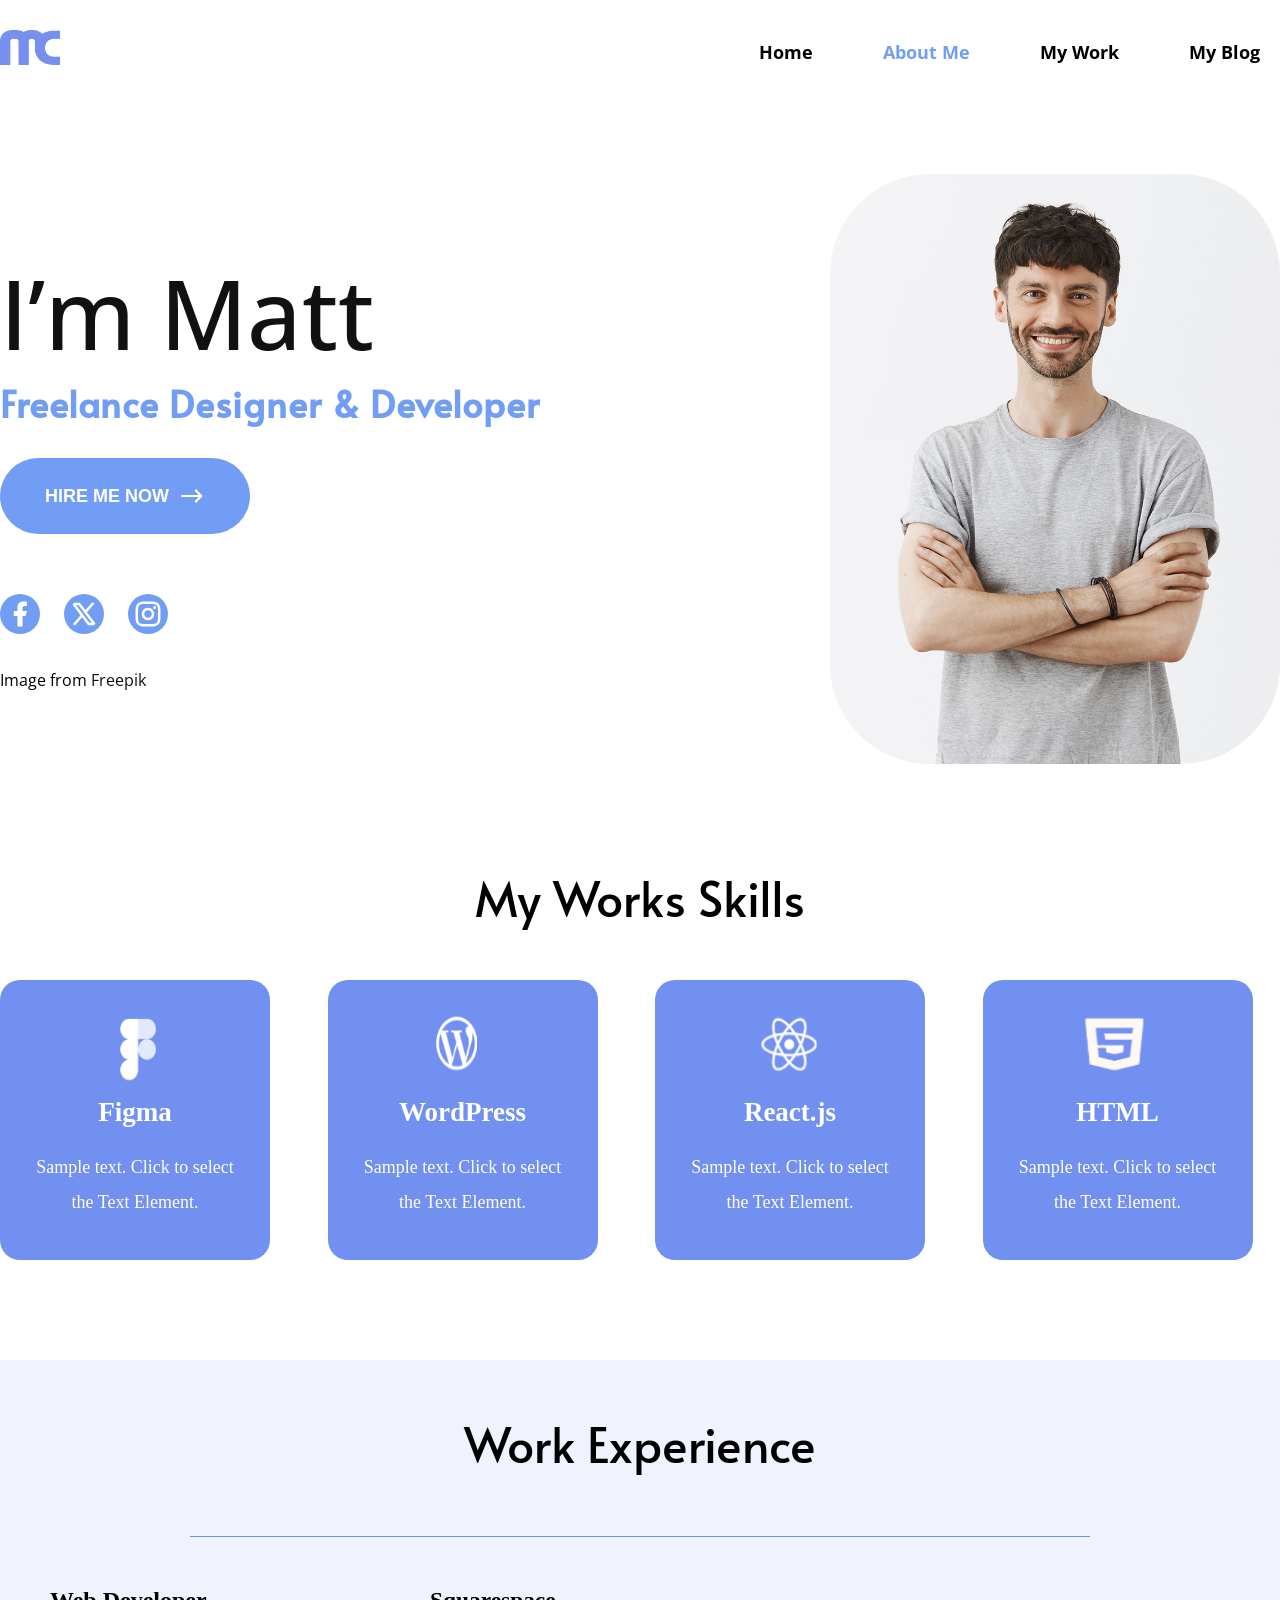
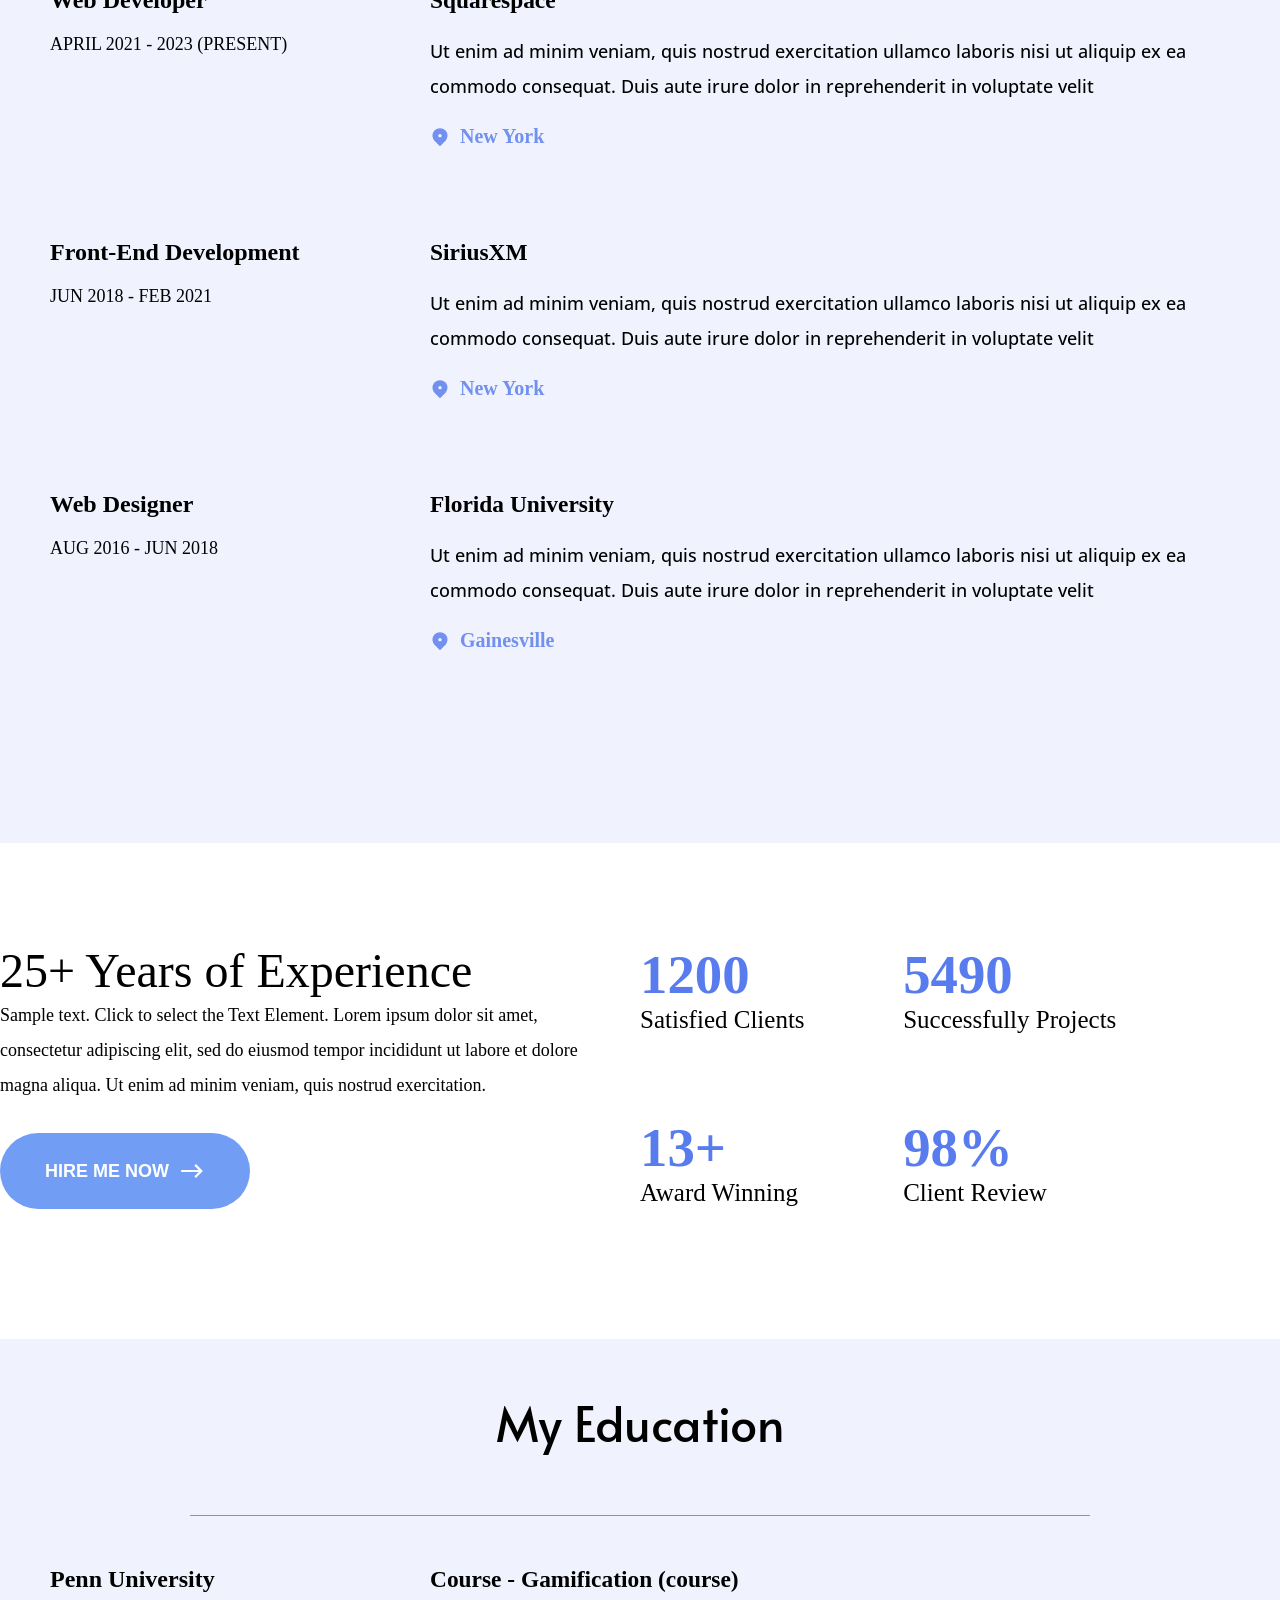
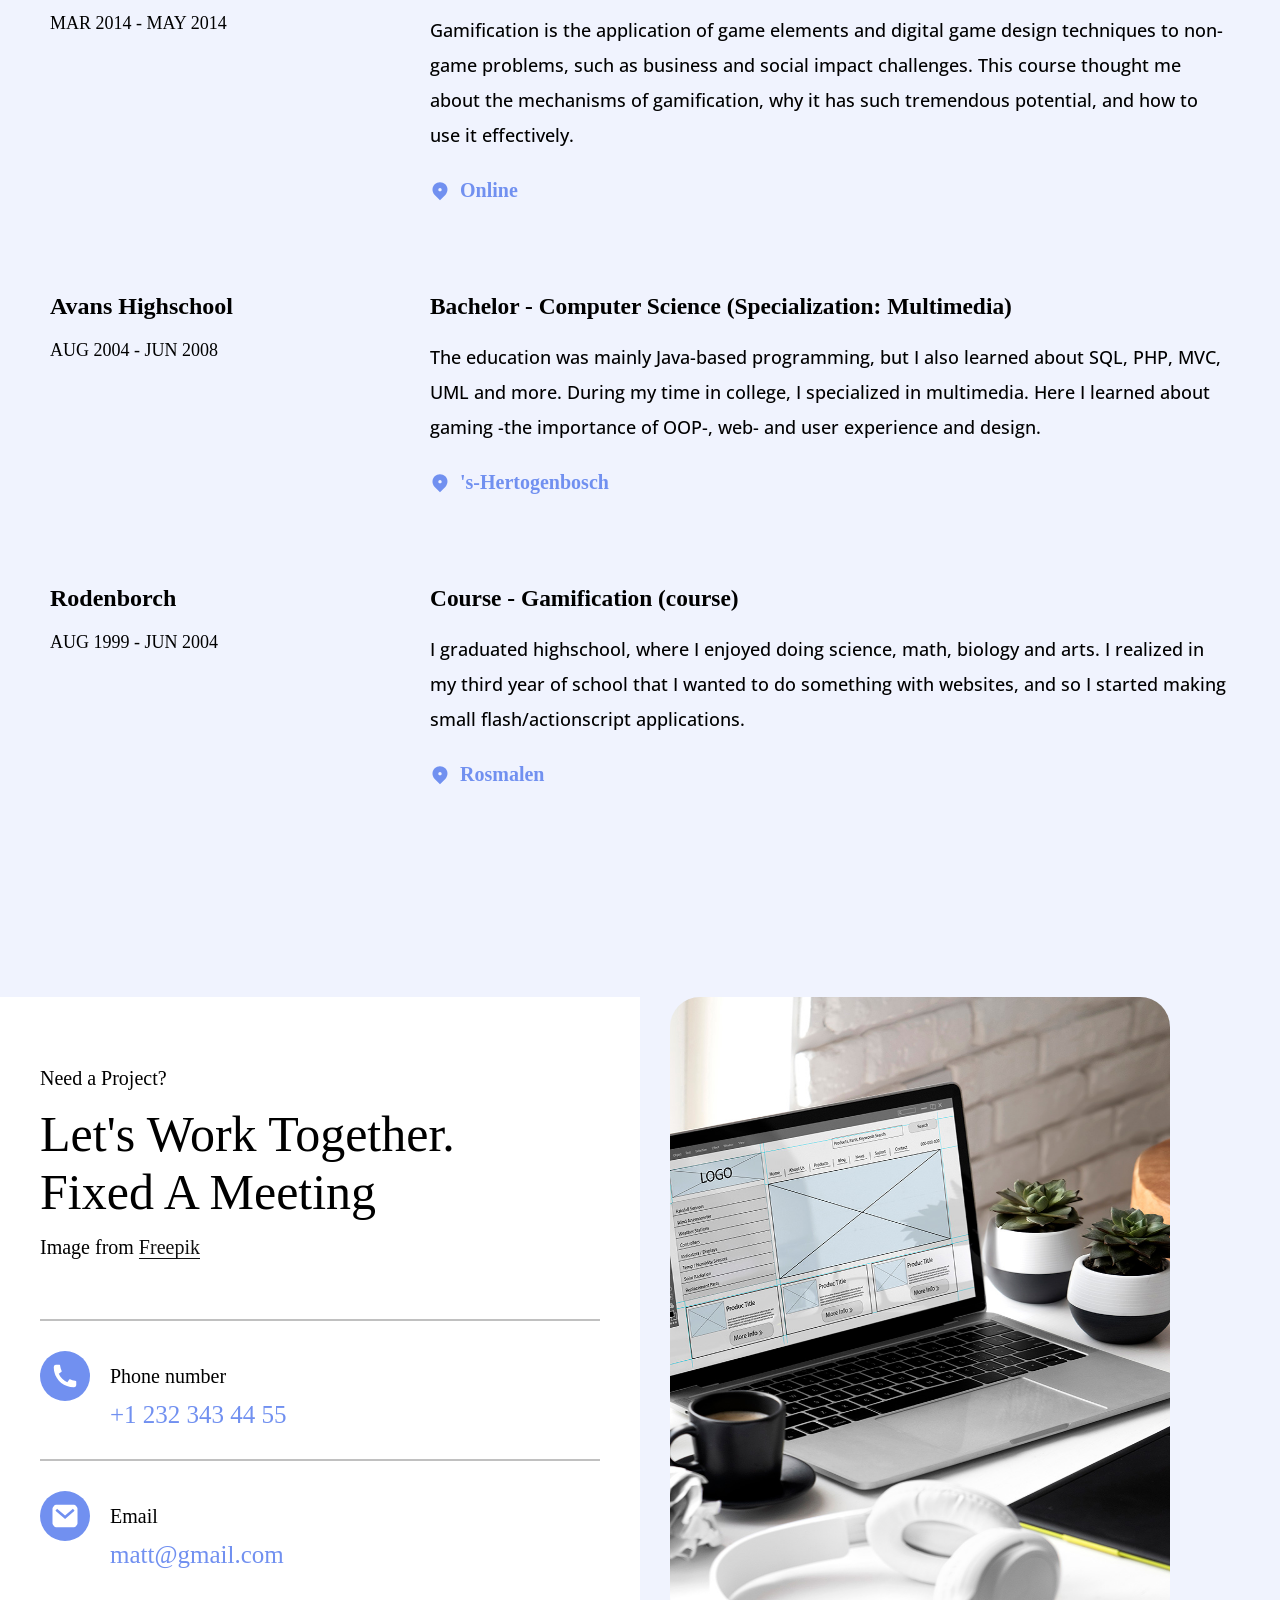
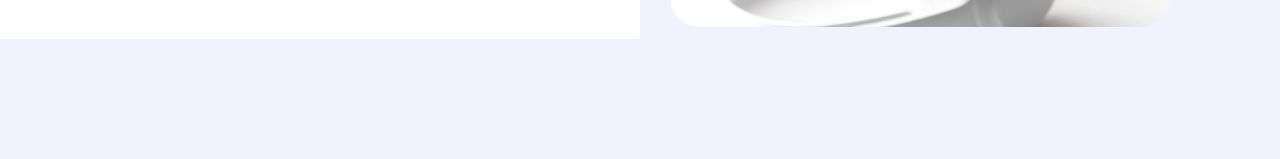
==== commit 2845c278: "WORK TABLE  section was finished" ====
--- a/index.html
+++ b/index.html
@@ -6,7 +6,7 @@
     <meta name="viewport" content="width=device-width, initial-scale=1.0">
     <link rel="stylesheet" href="./CSS/script_1.css">
     <link rel="icon" href="./imgs/nice-p-l.avif">
-    <link href="https://unpkg.com/aos@2.3.1/dist/aos.css" rel="stylesheet">
+    <link href="https://unpkg.com/aos@2.3.4/dist/aos.css" rel="stylesheet">
     <title>Freelanse Dewelopper Template Live Demo</title>
 </head>
 
@@ -227,67 +227,117 @@
                 </div>
                 <div class="experience_right_part">
                     <h3 class="course">Course - Gamification (course)</h3>
-                    <span class="colums">Gamification is the application of game elements and digital game design techniques to non-game problems, such as business and social impact challenges. This course thought me about the mechanisms of gamification, why it has such tremendous potential, and how to use it effectively.</span><p>
-                        <a class="location_a bottom_a" href="#"><svg xmlns="http://www.w3.org/2000/svg" viewBox="0 0 24 24"
-                                fill="currentColor">
-                                <path
-                                    d="M18.364 17.364L12 23.7279L5.63604 17.364C2.12132 13.8492 2.12132 8.15076 5.63604 4.63604C9.15076 1.12132 14.8492 1.12132 18.364 4.63604C21.8787 8.15076 21.8787 13.8492 18.364 17.364ZM12 13C13.1046 13 14 12.1046 14 11C14 9.89543 13.1046 9 12 9C10.8954 9 10 9.89543 10 11C10 12.1046 10.8954 13 12 13Z">
-                                </path>
-                        </svg>Online</a>
+                    <span class="colums">Gamification is the application of game elements and digital game design
+                        techniques to non-game problems, such as business and social impact challenges. This course
+                        thought me about the mechanisms of gamification, why it has such tremendous potential, and how
+                        to use it effectively.</span>
+                    <p>
+                        <a class="location_a bottom_a" href="#"><svg xmlns="http://www.w3.org/2000/svg"
+                                viewBox="0 0 24 24" fill="currentColor">
+                                <path
+                                    d="M18.364 17.364L12 23.7279L5.63604 17.364C2.12132 13.8492 2.12132 8.15076 5.63604 4.63604C9.15076 1.12132 14.8492 1.12132 18.364 4.63604C21.8787 8.15076 21.8787 13.8492 18.364 17.364ZM12 13C13.1046 13 14 12.1046 14 11C14 9.89543 13.1046 9 12 9C10.8954 9 10 9.89543 10 11C10 12.1046 10.8954 13 12 13Z">
+                                </path>
+                            </svg>Online</a>
                     </p>
                 </div>
             </section>
             <!-- 2 -->
-             <section class="experiance">
+            <section class="experiance">
                 <div class="experience_left_part">
                     <h2 class="web">Avans Highschool</h2>
                     <h2 class="time">Aug 2004 - Jun 2008 </h2>
                 </div>
                 <div class="experience_right_part">
                     <h3 class="course">Bachelor - Computer Science (Specialization: Multimedia)</h3>
-                    <span class="colums">The education was mainly Java-based programming, but I also learned about SQL, PHP, MVC, UML and more. During my time in college, I specialized in multimedia. Here I learned about gaming -the importance of OOP-, web- and user experience and design.</span><p>
-                        <a class="location_a bottom_a" href="#"><svg xmlns="http://www.w3.org/2000/svg" viewBox="0 0 24 24"
-                                fill="currentColor">
-                                <path
-                                    d="M18.364 17.364L12 23.7279L5.63604 17.364C2.12132 13.8492 2.12132 8.15076 5.63604 4.63604C9.15076 1.12132 14.8492 1.12132 18.364 4.63604C21.8787 8.15076 21.8787 13.8492 18.364 17.364ZM12 13C13.1046 13 14 12.1046 14 11C14 9.89543 13.1046 9 12 9C10.8954 9 10 9.89543 10 11C10 12.1046 10.8954 13 12 13Z">
-                                </path>
-                        </svg>'s-Hertogenbosch</a>
+                    <span class="colums">The education was mainly Java-based programming, but I also learned about SQL,
+                        PHP, MVC, UML and more. During my time in college, I specialized in multimedia. Here I learned
+                        about gaming -the importance of OOP-, web- and user experience and design.</span>
+                    <p>
+                        <a class="location_a bottom_a" href="#"><svg xmlns="http://www.w3.org/2000/svg"
+                                viewBox="0 0 24 24" fill="currentColor">
+                                <path
+                                    d="M18.364 17.364L12 23.7279L5.63604 17.364C2.12132 13.8492 2.12132 8.15076 5.63604 4.63604C9.15076 1.12132 14.8492 1.12132 18.364 4.63604C21.8787 8.15076 21.8787 13.8492 18.364 17.364ZM12 13C13.1046 13 14 12.1046 14 11C14 9.89543 13.1046 9 12 9C10.8954 9 10 9.89543 10 11C10 12.1046 10.8954 13 12 13Z">
+                                </path>
+                            </svg>'s-Hertogenbosch</a>
                     </p>
                 </div>
             </section>
             <!-- 3 -->
-             <section class="experiance">
+            <section class="experiance">
                 <div class="experience_left_part">
                     <h2 class="web">Rodenborch</h2>
                     <h2 class="time">Aug 1999 - Jun 2004</h2>
                 </div>
                 <div class="experience_right_part">
                     <h3 class="course">Course - Gamification (course)</h3>
-                    <span class="colums">I graduated highschool, where I enjoyed doing science, math, biology and arts. I realized in my third year of school that I wanted to do something with websites, and so I started making small flash/actionscript applications.</span><p>
-                        <a class="location_a bottom_a" href="#"><svg xmlns="http://www.w3.org/2000/svg" viewBox="0 0 24 24"
-                                fill="currentColor">
-                                <path
-                                    d="M18.364 17.364L12 23.7279L5.63604 17.364C2.12132 13.8492 2.12132 8.15076 5.63604 4.63604C9.15076 1.12132 14.8492 1.12132 18.364 4.63604C21.8787 8.15076 21.8787 13.8492 18.364 17.364ZM12 13C13.1046 13 14 12.1046 14 11C14 9.89543 13.1046 9 12 9C10.8954 9 10 9.89543 10 11C10 12.1046 10.8954 13 12 13Z">
-                                </path>
-                        </svg>Rosmalen</a>
-                    </p>
-                </div>
-            </section>
-
-
-        </div>
-    </section>
-
-    <!-- =================================================
-                      SECTION
-    ================================================= -->
-
-
-
-
-
-
-    <script src="https://unpkg.com/aos@2.3.1/dist/aos.js"></script>
+                    <span class="colums">I graduated highschool, where I enjoyed doing science, math, biology and arts.
+                        I realized in my third year of school that I wanted to do something with websites, and so I
+                        started making small flash/actionscript applications.</span>
+                    <p>
+                        <a class="location_a bottom_a" href="#"><svg xmlns="http://www.w3.org/2000/svg"
+                                viewBox="0 0 24 24" fill="currentColor">
+                                <path
+                                    d="M18.364 17.364L12 23.7279L5.63604 17.364C2.12132 13.8492 2.12132 8.15076 5.63604 4.63604C9.15076 1.12132 14.8492 1.12132 18.364 4.63604C21.8787 8.15076 21.8787 13.8492 18.364 17.364ZM12 13C13.1046 13 14 12.1046 14 11C14 9.89543 13.1046 9 12 9C10.8954 9 10 9.89543 10 11C10 12.1046 10.8954 13 12 13Z">
+                                </path>
+                            </svg>Rosmalen</a>
+                    </p>
+                </div>
+            </section>
+
+
+        </div>
+    </section>
+
+    <!-- =================================================
+                      WORK TABLE SECTION
+    ================================================= -->
+
+    <section class="work_table">
+        <div class="container">
+            <div class="work_table_left_part">
+                <h3>Need a Project?</h3>
+                <h1>Let's Work Together. <br> Fixed A Meeting</h1>
+                <p>Image from <a href="#"> Freepik</a></p>
+                <div class="line"></div>
+                <div class="phone_number">
+                    <div class="phone">
+                        <svg xmlns="http://www.w3.org/2000/svg" viewBox="0 0 24 24" fill="currentColor">
+                            <path
+                                d="M21 16.42V19.9561C21 20.4811 20.5941 20.9167 20.0705 20.9537C19.6331 20.9846 19.2763 21 19 21C10.1634 21 3 13.8366 3 5C3 4.72371 3.01545 4.36687 3.04635 3.9295C3.08337 3.40588 3.51894 3 4.04386 3H7.5801C7.83678 3 8.05176 3.19442 8.07753 3.4498C8.10067 3.67907 8.12218 3.86314 8.14207 4.00202C8.34435 5.41472 8.75753 6.75936 9.3487 8.00303C9.44359 8.20265 9.38171 8.44159 9.20185 8.57006L7.04355 10.1118C8.35752 13.1811 10.8189 15.6425 13.8882 16.9565L15.4271 14.8019C15.5572 14.6199 15.799 14.5573 16.001 14.6532C17.2446 15.2439 18.5891 15.6566 20.0016 15.8584C20.1396 15.8782 20.3225 15.8995 20.5502 15.9225C20.8056 15.9483 21 16.1633 21 16.42Z">
+                            </path>
+                        </svg>
+                        <span>Phone number</span>
+                    </div>
+                    <a href="#">+1 232 343 44 55</a>
+                    <div class="line"></div>
+                    <div class="mett_email">
+                        <svg xmlns="http://www.w3.org/2000/svg" viewBox="0 0 24 24" fill="currentColor">
+                            <path
+                                d="M3 3H21C21.5523 3 22 3.44772 22 4V20C22 20.5523 21.5523 21 21 21H3C2.44772 21 2 20.5523 2 20V4C2 3.44772 2.44772 3 3 3ZM12.0606 11.6829L5.64722 6.2377L4.35278 7.7623L12.0731 14.3171L19.6544 7.75616L18.3456 6.24384L12.0606 11.6829Z">
+                            </path>
+                        </svg>
+                        <span>Email</span>
+                    </div>
+                    <a href="#">matt@gmail.com</a>
+                </div>
+            </div>
+            <div class="work_table_tight_part">
+                <img src="./imgs/work laptop.jpg" alt="laptope">
+            </div>
+        </div>
+
+    </section>
+
+    <!-- =================================================
+                      ENTER SECTION
+    ================================================= -->
+
+
+
+
+
+
+    <script src="https://unpkg.com/aos@2.3.4/dist/aos.js"></script>
     <script>
         AOS.init();
     </script>
--- a/CSS/script_1.css
+++ b/CSS/script_1.css
@@ -320,23 +320,97 @@
 
 }
 
-
-
-
-
-
-
-
-
-
-
-
-
-
-
-
-
-
-
-
-
+/* <!-- =================================================
+                      WORK TABLE SECTION
+    ================================================= --> */
+
+.work_table{
+    background-color: #F0F3FE;
+    padding: 20px 0;
+}
+
+.work_table .container{
+    display: flex;
+    gap: 30px;
+
+}
+
+.work_table_left_part, .work_table_right_part{
+    width: 50% ;
+}
+
+.work_table_left_part{
+    background-color: white;
+    padding: 70px 40px;
+}
+
+.work_table_left_part h3{
+    font-size: 20px;
+    font-weight: 500;
+}
+
+.work_table_left_part h1{
+    padding: 15px 0;
+    font-size: 50px;
+    font-weight: 400;
+}
+
+.work_table svg{
+    width: 50px;
+    color: white;
+    background-color: #7190F0;
+    padding: 10px;
+    border-radius: 50%;
+}
+
+.work_table_left_part p{
+    font-size: 20px;
+    font-weight: 500;
+    padding-bottom: 30px;
+}
+
+.work_table_left_part p a{
+    border-bottom: 1px solid #111;
+}
+.work_table_left_part p a:hover{
+    border-bottom: 1px solid #587CEE;
+}
+
+.line{
+    border: 1px solid #C0C0C0;
+    margin: 30px 0;
+}
+
+.phone, .mett_email{
+    display: flex;
+    flex-direction: row;
+    align-items: center;
+    gap: 20px;
+    font-size: 20px;
+}
+
+.phone_number a{
+    color: #7190F0 ;
+    font-size: 25px;
+    padding: 10px 0 10px 70px ;
+}
+
+.work_table_tight_part img{
+    width: 500px;
+    height: 630px;
+    border-radius: 30px;
+}
+
+
+
+
+
+
+
+
+
+
+
+
+
+
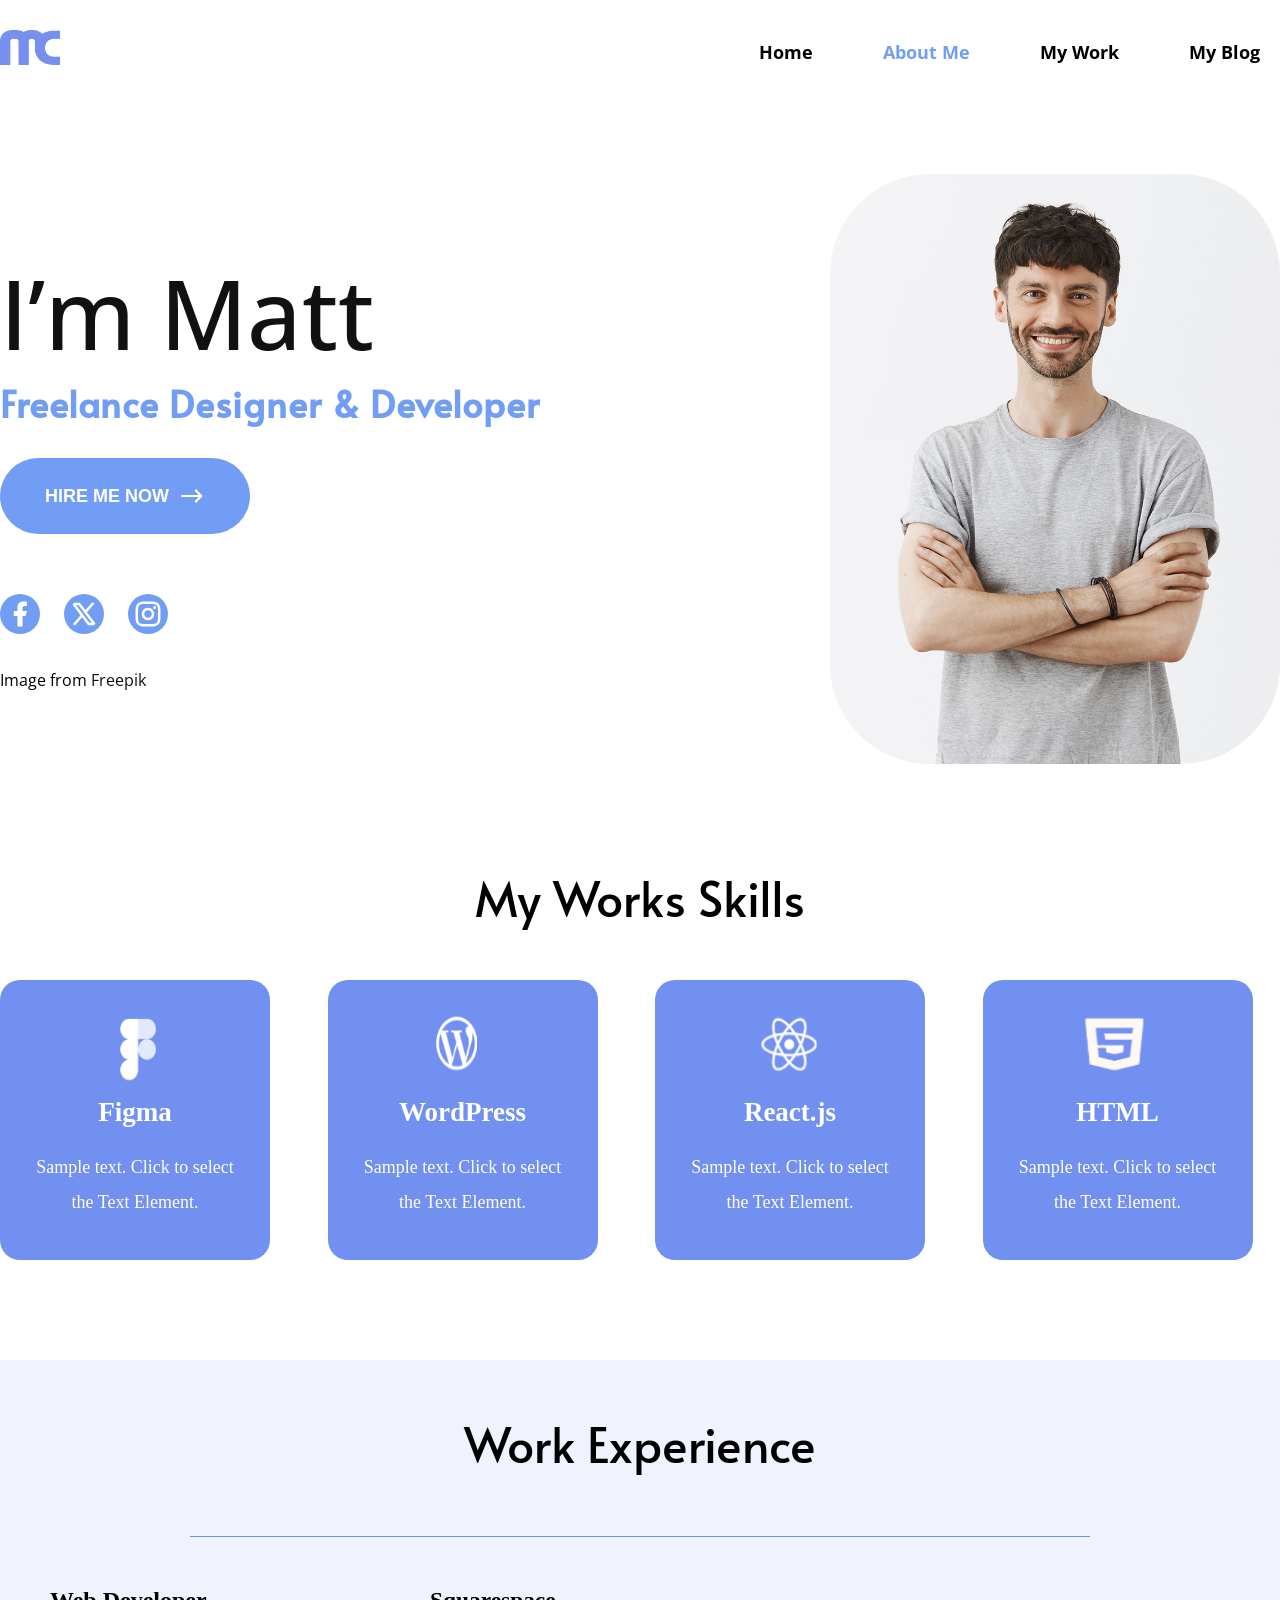
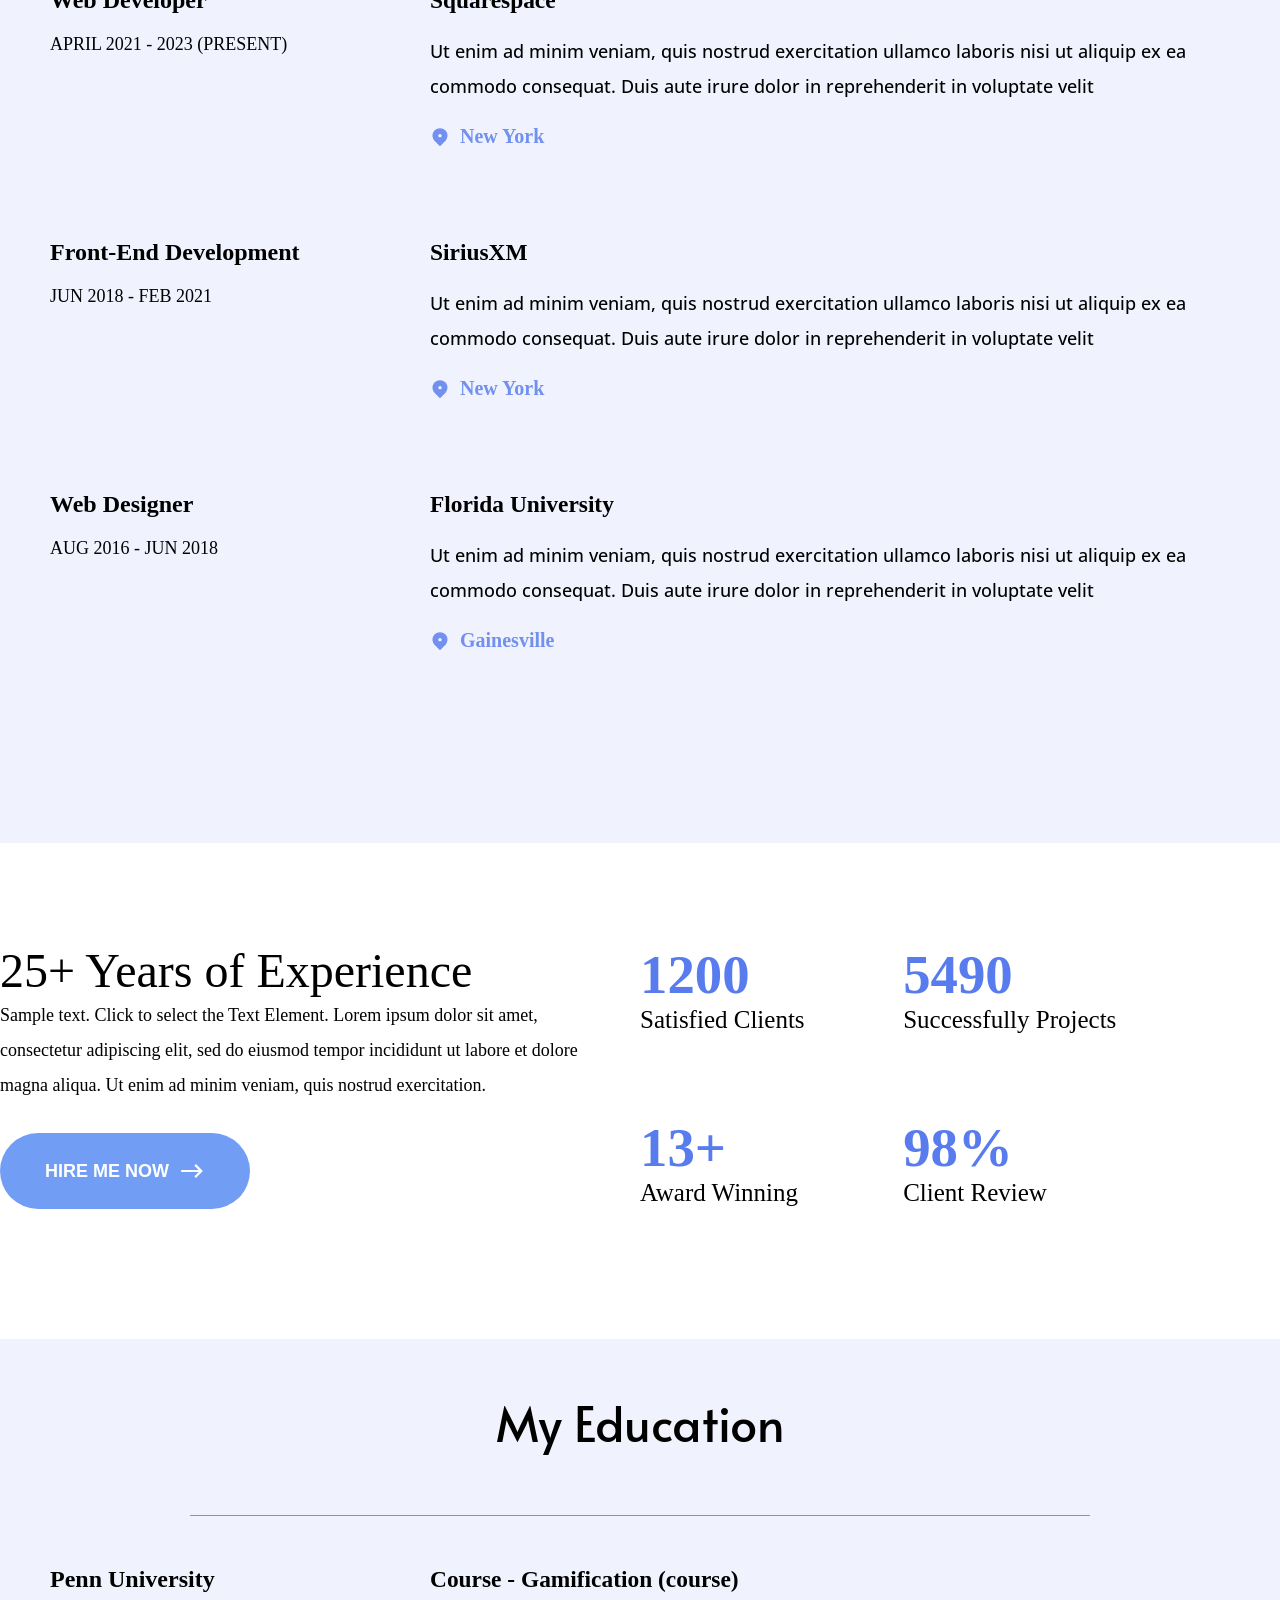
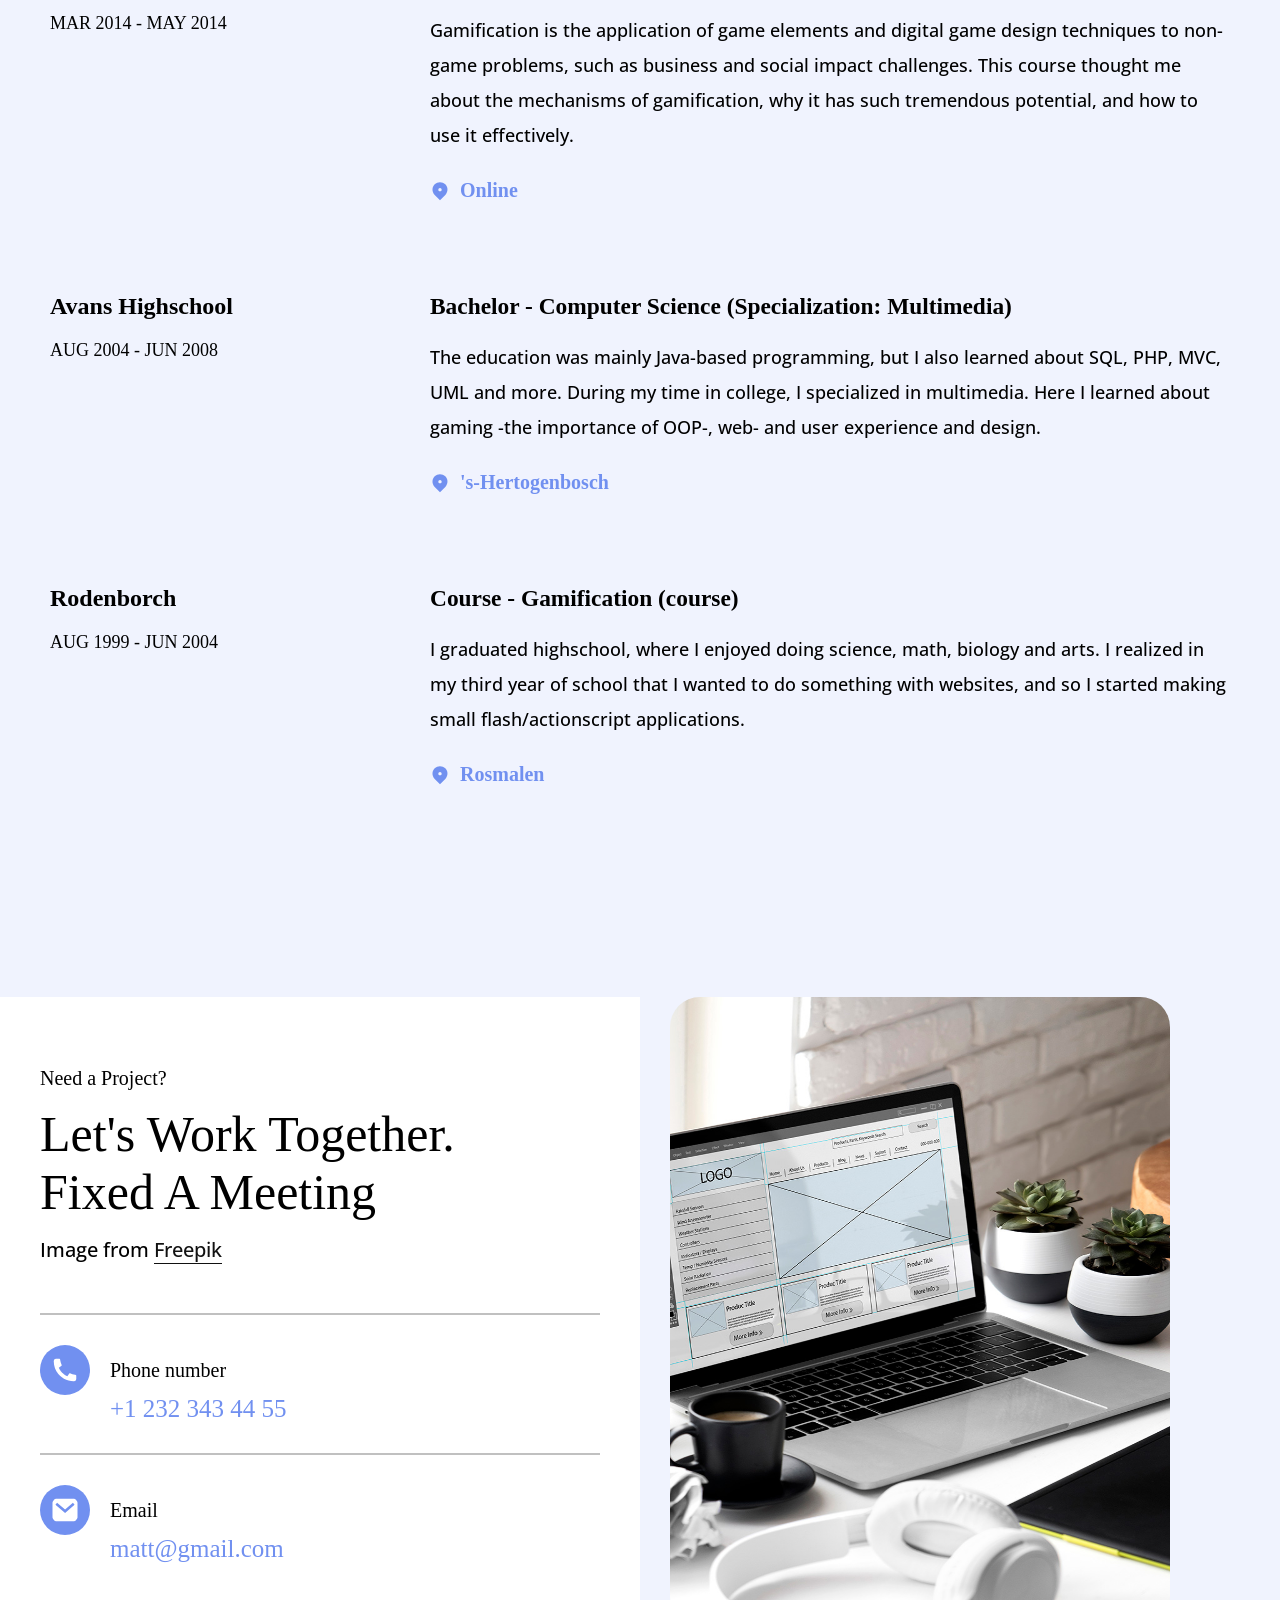
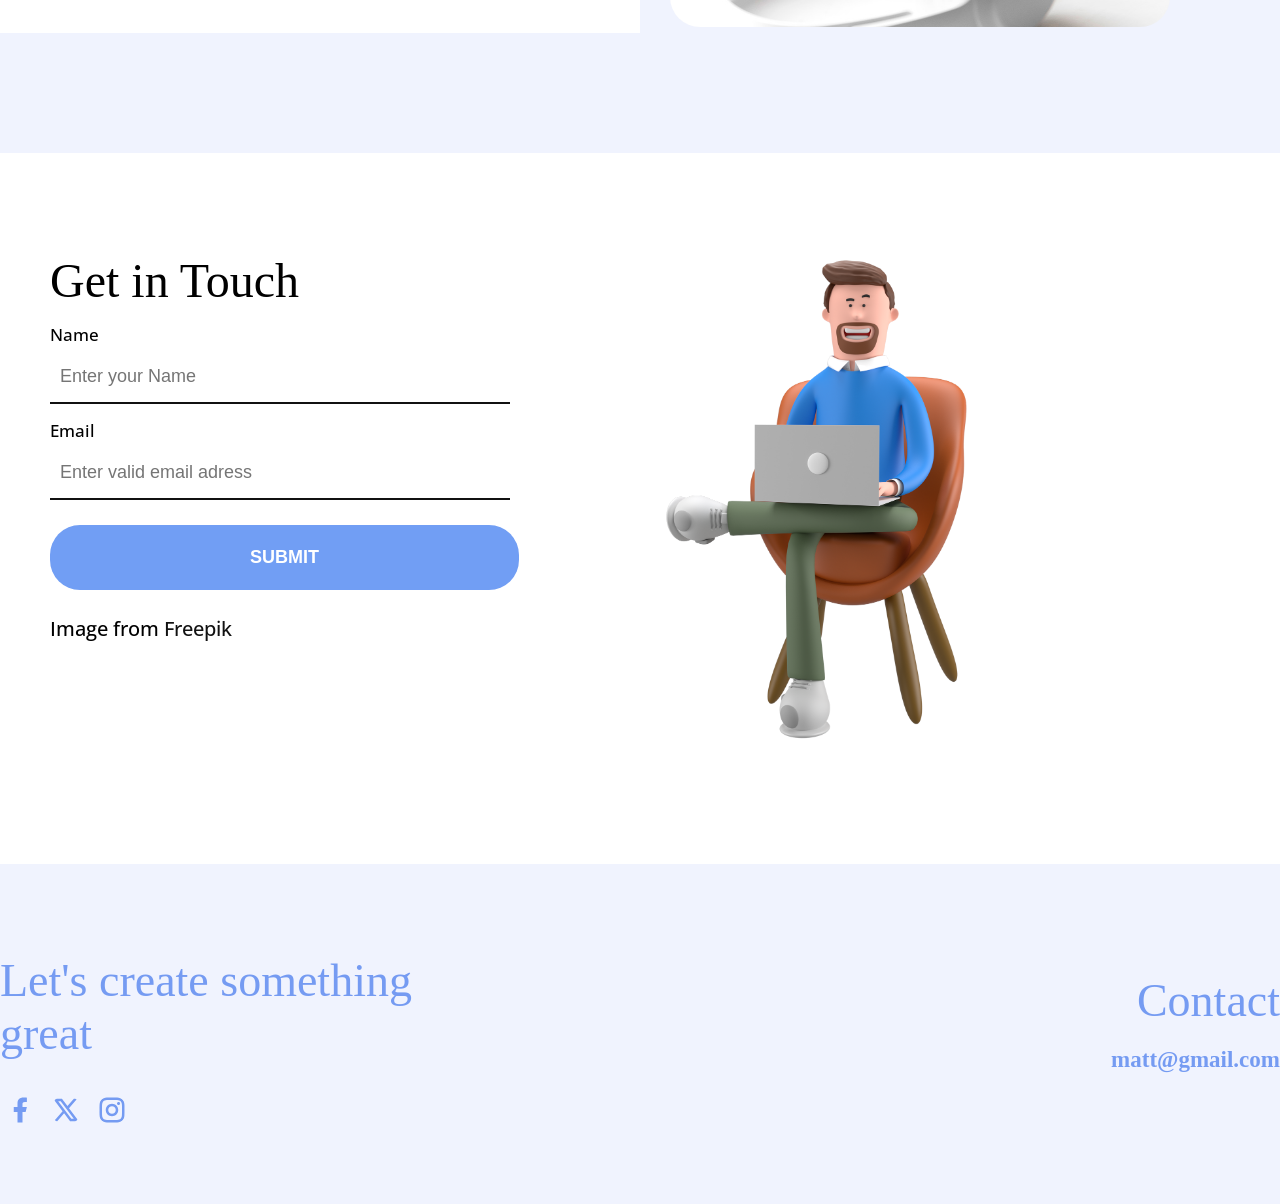
==== commit eb6597a0: "finished home part" ====
--- a/index.html
+++ b/index.html
@@ -41,17 +41,17 @@
                         </path>
                     </svg> </button>
                 <div class="sociak_medias">
-                    <a href="#"><svg xmlns="http://www.w3.org/2000/svg" viewBox="0 0 24 24" fill="currentColor">
+                    <a title="link" href="#"><svg xmlns="http://www.w3.org/2000/svg" viewBox="0 0 24 24" fill="currentColor">
                             <path
                                 d="M14 13.5H16.5L17.5 9.5H14V7.5C14 6.47062 14 5.5 16 5.5H17.5V2.1401C17.1743 2.09685 15.943 2 14.6429 2C11.9284 2 10 3.65686 10 6.69971V9.5H7V13.5H10V22H14V13.5Z">
                             </path>
                         </svg></a>
-                    <a href="#"><svg xmlns="http://www.w3.org/2000/svg" viewBox="0 0 24 24" fill="currentColor">
+                    <a title="link" href="#"><svg xmlns="http://www.w3.org/2000/svg" viewBox="0 0 24 24" fill="currentColor">
                             <path
                                 d="M10.4883 14.651L15.25 21H22.25L14.3917 10.5223L20.9308 3H18.2808L13.1643 8.88578L8.75 3H1.75L9.26086 13.0145L2.31915 21H4.96917L10.4883 14.651ZM16.25 19L5.75 5H7.75L18.25 19H16.25Z">
                             </path>
                         </svg></a>
-                    <a href="#"><svg xmlns="http://www.w3.org/2000/svg" viewBox="0 0 24 24" fill="currentColor">
+                    <a title="link" href="#"><svg xmlns="http://www.w3.org/2000/svg" viewBox="0 0 24 24" fill="currentColor">
                             <path
                                 d="M12.001 9C10.3436 9 9.00098 10.3431 9.00098 12C9.00098 13.6573 10.3441 15 12.001 15C13.6583 15 15.001 13.6569 15.001 12C15.001 10.3427 13.6579 9 12.001 9ZM12.001 7C14.7614 7 17.001 9.2371 17.001 12C17.001 14.7605 14.7639 17 12.001 17C9.24051 17 7.00098 14.7629 7.00098 12C7.00098 9.23953 9.23808 7 12.001 7ZM18.501 6.74915C18.501 7.43926 17.9402 7.99917 17.251 7.99917C16.5609 7.99917 16.001 7.4384 16.001 6.74915C16.001 6.0599 16.5617 5.5 17.251 5.5C17.9393 5.49913 18.501 6.0599 18.501 6.74915ZM12.001 4C9.5265 4 9.12318 4.00655 7.97227 4.0578C7.18815 4.09461 6.66253 4.20007 6.17416 4.38967C5.74016 4.55799 5.42709 4.75898 5.09352 5.09255C4.75867 5.4274 4.55804 5.73963 4.3904 6.17383C4.20036 6.66332 4.09493 7.18811 4.05878 7.97115C4.00703 9.0752 4.00098 9.46105 4.00098 12C4.00098 14.4745 4.00753 14.8778 4.05877 16.0286C4.0956 16.8124 4.2012 17.3388 4.39034 17.826C4.5591 18.2606 4.7605 18.5744 5.09246 18.9064C5.42863 19.2421 5.74179 19.4434 6.17187 19.6094C6.66619 19.8005 7.19148 19.9061 7.97212 19.9422C9.07618 19.9939 9.46203 20 12.001 20C14.4755 20 14.8788 19.9934 16.0296 19.9422C16.8117 19.9055 17.3385 19.7996 17.827 19.6106C18.2604 19.4423 18.5752 19.2402 18.9074 18.9085C19.2436 18.5718 19.4445 18.2594 19.6107 17.8283C19.8013 17.3358 19.9071 16.8098 19.9432 16.0289C19.9949 14.9248 20.001 14.5389 20.001 12C20.001 9.52552 19.9944 9.12221 19.9432 7.97137C19.9064 7.18906 19.8005 6.66149 19.6113 6.17318C19.4434 5.74038 19.2417 5.42635 18.9084 5.09255C18.573 4.75715 18.2616 4.55693 17.8271 4.38942C17.338 4.19954 16.8124 4.09396 16.0298 4.05781C14.9258 4.00605 14.5399 4 12.001 4ZM12.001 2C14.7176 2 15.0568 2.01 16.1235 2.06C17.1876 2.10917 17.9135 2.2775 18.551 2.525C19.2101 2.77917 19.7668 3.1225 20.3226 3.67833C20.8776 4.23417 21.221 4.7925 21.476 5.45C21.7226 6.08667 21.891 6.81333 21.941 7.8775C21.9885 8.94417 22.001 9.28333 22.001 12C22.001 14.7167 21.991 15.0558 21.941 16.1225C21.8918 17.1867 21.7226 17.9125 21.476 18.55C21.2218 19.2092 20.8776 19.7658 20.3226 20.3217C19.7668 20.8767 19.2076 21.22 18.551 21.475C17.9135 21.7217 17.1876 21.89 16.1235 21.94C15.0568 21.9875 14.7176 22 12.001 22C9.28431 22 8.94514 21.99 7.87848 21.94C6.81431 21.8908 6.08931 21.7217 5.45098 21.475C4.79264 21.2208 4.23514 20.8767 3.67931 20.3217C3.12348 19.7658 2.78098 19.2067 2.52598 18.55C2.27848 17.9125 2.11098 17.1867 2.06098 16.1225C2.01348 15.0558 2.00098 14.7167 2.00098 12C2.00098 9.28333 2.01098 8.94417 2.06098 7.8775C2.11014 6.8125 2.27848 6.0875 2.52598 5.45C2.78014 4.79167 3.12348 4.23417 3.67931 3.67833C4.23514 3.1225 4.79348 2.78 5.45098 2.525C6.08848 2.2775 6.81348 2.11 7.87848 2.06C8.94514 2.0125 9.28431 2 12.001 2Z">
                             </path>
@@ -332,7 +332,60 @@
                       ENTER SECTION
     ================================================= -->
 
-
+    <section class="container enter_section">
+        <div class="left_enter_section">
+            <h1>Get in Touch</h1>
+            <div class="enter">
+                <p>Name</p>
+                <input placeholder="Enter your Name" type="text" >
+            </div>
+            <div class="enter">
+                <p>Email</p>
+                <input placeholder="Enter valid email adress" type="text" >
+            </div>
+            <button title="btn" class="btn_black_hover">SUBMIT</button>
+            <h3>Image from <a href="#"> Freepik</a></h3>
+        </div>
+        <div class="right_enter_section">
+            <img src="./imgs/man with laptop.png" alt="men with laptop">
+        </div>
+
+    </section>
+
+    <!-- =================================================
+                      CREATE FOOTER
+    ================================================= -->
+
+    <footer class="create ">
+        <div class="container">
+            <div class="left_create">
+            <h1>Let's create something <br> great</h1>
+             <div class="sociak_medias">
+                    <a title="link" href="#"><svg xmlns="http://www.w3.org/2000/svg" viewBox="0 0 24 24" fill="currentColor">
+                            <path
+                                d="M14 13.5H16.5L17.5 9.5H14V7.5C14 6.47062 14 5.5 16 5.5H17.5V2.1401C17.1743 2.09685 15.943 2 14.6429 2C11.9284 2 10 3.65686 10 6.69971V9.5H7V13.5H10V22H14V13.5Z">
+                            </path>
+                        </svg></a>
+                    <a title="link" href="#"><svg xmlns="http://www.w3.org/2000/svg" viewBox="0 0 24 24" fill="currentColor">
+                            <path
+                                d="M10.4883 14.651L15.25 21H22.25L14.3917 10.5223L20.9308 3H18.2808L13.1643 8.88578L8.75 3H1.75L9.26086 13.0145L2.31915 21H4.96917L10.4883 14.651ZM16.25 19L5.75 5H7.75L18.25 19H16.25Z">
+                            </path>
+                        </svg></a>
+                    <a title="link" href="#"><svg xmlns="http://www.w3.org/2000/svg" viewBox="0 0 24 24" fill="currentColor">
+                            <path
+                                d="M12.001 9C10.3436 9 9.00098 10.3431 9.00098 12C9.00098 13.6573 10.3441 15 12.001 15C13.6583 15 15.001 13.6569 15.001 12C15.001 10.3427 13.6579 9 12.001 9ZM12.001 7C14.7614 7 17.001 9.2371 17.001 12C17.001 14.7605 14.7639 17 12.001 17C9.24051 17 7.00098 14.7629 7.00098 12C7.00098 9.23953 9.23808 7 12.001 7ZM18.501 6.74915C18.501 7.43926 17.9402 7.99917 17.251 7.99917C16.5609 7.99917 16.001 7.4384 16.001 6.74915C16.001 6.0599 16.5617 5.5 17.251 5.5C17.9393 5.49913 18.501 6.0599 18.501 6.74915ZM12.001 4C9.5265 4 9.12318 4.00655 7.97227 4.0578C7.18815 4.09461 6.66253 4.20007 6.17416 4.38967C5.74016 4.55799 5.42709 4.75898 5.09352 5.09255C4.75867 5.4274 4.55804 5.73963 4.3904 6.17383C4.20036 6.66332 4.09493 7.18811 4.05878 7.97115C4.00703 9.0752 4.00098 9.46105 4.00098 12C4.00098 14.4745 4.00753 14.8778 4.05877 16.0286C4.0956 16.8124 4.2012 17.3388 4.39034 17.826C4.5591 18.2606 4.7605 18.5744 5.09246 18.9064C5.42863 19.2421 5.74179 19.4434 6.17187 19.6094C6.66619 19.8005 7.19148 19.9061 7.97212 19.9422C9.07618 19.9939 9.46203 20 12.001 20C14.4755 20 14.8788 19.9934 16.0296 19.9422C16.8117 19.9055 17.3385 19.7996 17.827 19.6106C18.2604 19.4423 18.5752 19.2402 18.9074 18.9085C19.2436 18.5718 19.4445 18.2594 19.6107 17.8283C19.8013 17.3358 19.9071 16.8098 19.9432 16.0289C19.9949 14.9248 20.001 14.5389 20.001 12C20.001 9.52552 19.9944 9.12221 19.9432 7.97137C19.9064 7.18906 19.8005 6.66149 19.6113 6.17318C19.4434 5.74038 19.2417 5.42635 18.9084 5.09255C18.573 4.75715 18.2616 4.55693 17.8271 4.38942C17.338 4.19954 16.8124 4.09396 16.0298 4.05781C14.9258 4.00605 14.5399 4 12.001 4ZM12.001 2C14.7176 2 15.0568 2.01 16.1235 2.06C17.1876 2.10917 17.9135 2.2775 18.551 2.525C19.2101 2.77917 19.7668 3.1225 20.3226 3.67833C20.8776 4.23417 21.221 4.7925 21.476 5.45C21.7226 6.08667 21.891 6.81333 21.941 7.8775C21.9885 8.94417 22.001 9.28333 22.001 12C22.001 14.7167 21.991 15.0558 21.941 16.1225C21.8918 17.1867 21.7226 17.9125 21.476 18.55C21.2218 19.2092 20.8776 19.7658 20.3226 20.3217C19.7668 20.8767 19.2076 21.22 18.551 21.475C17.9135 21.7217 17.1876 21.89 16.1235 21.94C15.0568 21.9875 14.7176 22 12.001 22C9.28431 22 8.94514 21.99 7.87848 21.94C6.81431 21.8908 6.08931 21.7217 5.45098 21.475C4.79264 21.2208 4.23514 20.8767 3.67931 20.3217C3.12348 19.7658 2.78098 19.2067 2.52598 18.55C2.27848 17.9125 2.11098 17.1867 2.06098 16.1225C2.01348 15.0558 2.00098 14.7167 2.00098 12C2.00098 9.28333 2.01098 8.94417 2.06098 7.8775C2.11014 6.8125 2.27848 6.0875 2.52598 5.45C2.78014 4.79167 3.12348 4.23417 3.67931 3.67833C4.23514 3.1225 4.79348 2.78 5.45098 2.525C6.08848 2.2775 6.81348 2.11 7.87848 2.06C8.94514 2.0125 9.28431 2 12.001 2Z">
+                            </path>
+                        </svg></a>
+                </div>
+        </div>
+        <div class="right_create">
+            <h1>Contact</h1>
+            <a title="email" href="#">matt@gmail.com</a>
+        </div>
+        </div>
+        
+    </footer>
+    
 
 
 
--- a/CSS/script_1.css
+++ b/CSS/script_1.css
@@ -41,6 +41,10 @@
     text-decoration: none;
 }
 
+input{
+    border: none;
+    outline: none;
+}
 
 /* <!-- =================================================       
                      NAVBAR SECTION
@@ -329,13 +333,16 @@
     padding: 20px 0;
 }
 
-.work_table .container{
+.work_table .container, .enter_section{
     display: flex;
     gap: 30px;
 
 }
 
-.work_table_left_part, .work_table_right_part{
+.work_table_left_part, 
+.work_table_right_part, 
+.left_enter_section, 
+.right_enter_section{
     width: 50% ;
 }
 
@@ -363,16 +370,18 @@
     border-radius: 50%;
 }
 
-.work_table_left_part p{
+.work_table_left_part p, .left_enter_section h3 {
     font-size: 20px;
     font-weight: 500;
-    padding-bottom: 30px;
-}
-
-.work_table_left_part p a{
+    padding-bottom: 20px;
+    font-family: "Open Sans", sans-serif;
+
+}
+
+.work_table_left_part p a, .left_enter_section p a{
     border-bottom: 1px solid #111;
 }
-.work_table_left_part p a:hover{
+.work_table_left_part p a:hover, .left_enter_section p a:hover{
     border-bottom: 1px solid #587CEE;
 }
 
@@ -401,16 +410,92 @@
     border-radius: 30px;
 }
 
-
-
-
-
-
-
-
-
-
-
-
-
-
+/* <!-- =================================================
+                      ENTER SECTION
+ ================================================= --> */
+
+.enter_section{
+    padding: 0 50px;
+
+}
+
+.left_enter_section h1, .right_enter_section{
+    font-size: 48px;
+    font-weight: 500;
+    padding-top: 100px;
+}
+
+.enter{
+    font-family: "Open Sans", sans-serif;
+    font-size: 17px;
+    font-weight: 500;
+    padding-top: 15px;
+}
+
+.enter input{
+    padding: 20px 0 15px 10px;
+    font-size: 18px;
+    border-bottom: 2px solid #111;
+    width: 80%;
+}
+
+.left_enter_section button{
+    margin: 25px 0;
+    padding: 22px 200px;
+    border-radius: 30px;
+}
+.left_enter_section button:hover{
+    background-color: #111;
+}
+
+
+.right_enter_section img{
+    width: 500;
+    height: 500px;
+}
+
+/* <!-- =================================================
+                      CREATE FOOTER
+================================================= --> */
+
+footer{
+    background-color: #F0F3FE;
+    height: 340px;
+}
+
+footer .container{
+    padding-top: 90px;
+    display: flex;
+    justify-content: space-between;
+    font-size: 23px;
+    color: #759BF2;
+}
+footer h1{
+    font-weight: 400;
+}
+
+footer .sociak_medias svg{
+    background-color: transparent;
+    color: #759BF2;
+    margin: 0px;
+    margin-top: 30px;
+}
+footer .sociak_medias svg:hover{
+    background-color: transparent;
+}
+
+.right_create{
+    text-align: right;
+}
+
+.right_create h1{
+    padding: 20px 0;
+}
+
+.right_create a{
+    font-weight: 600;
+    color: #759BF2;
+}
+.right_create a:hover{
+    color: #587CEE;
+}
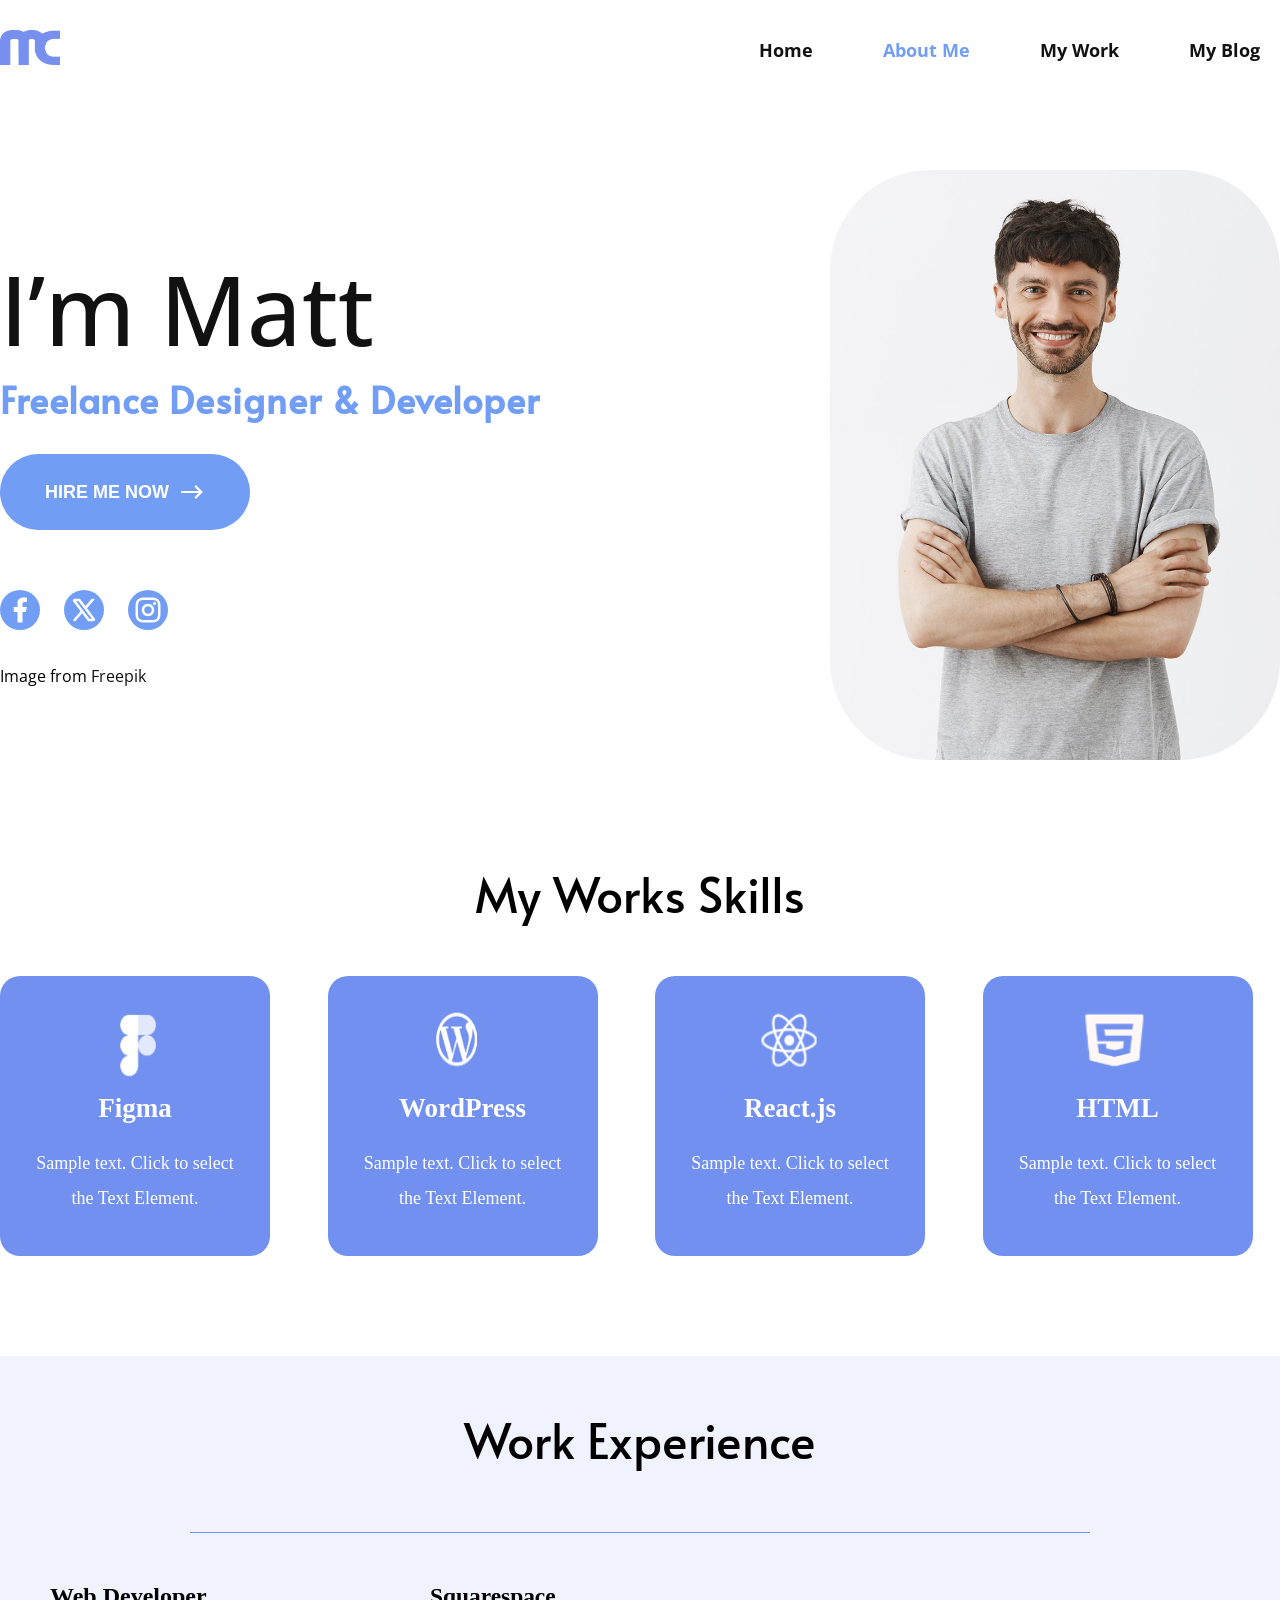
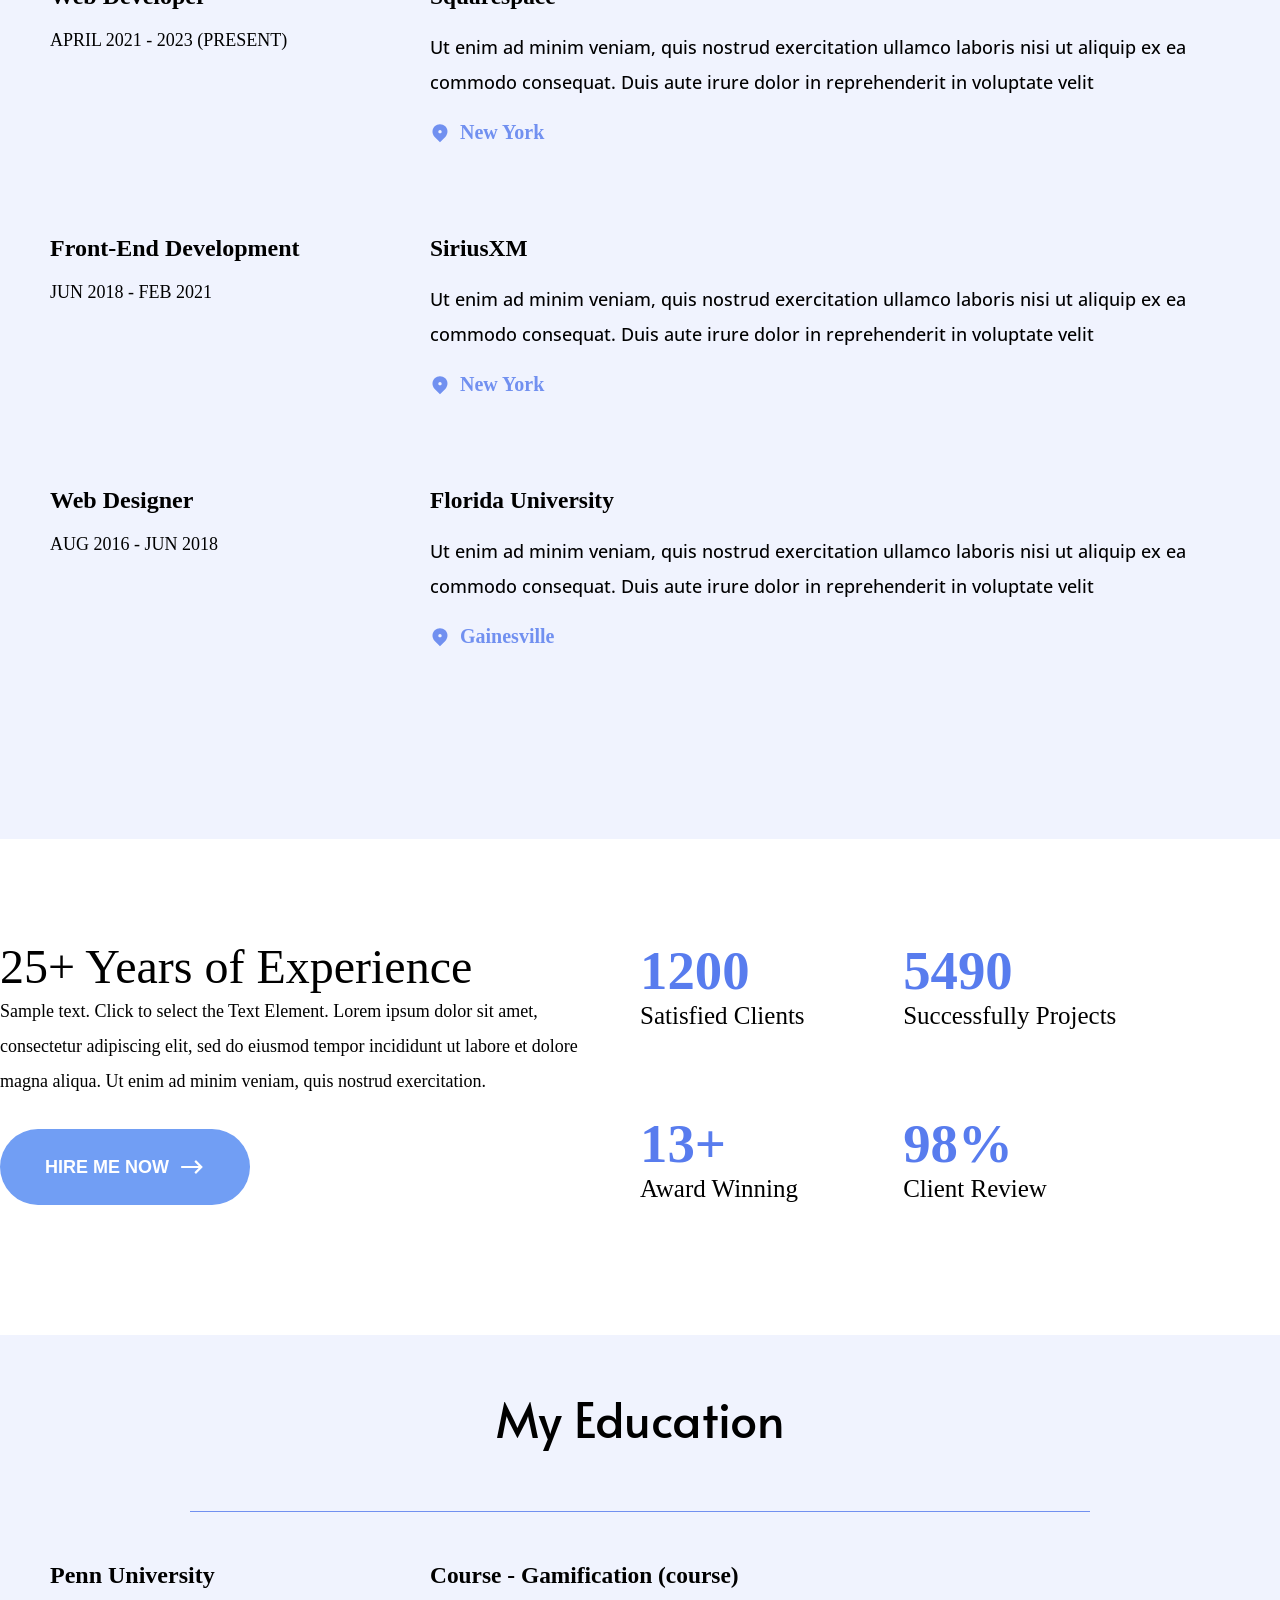
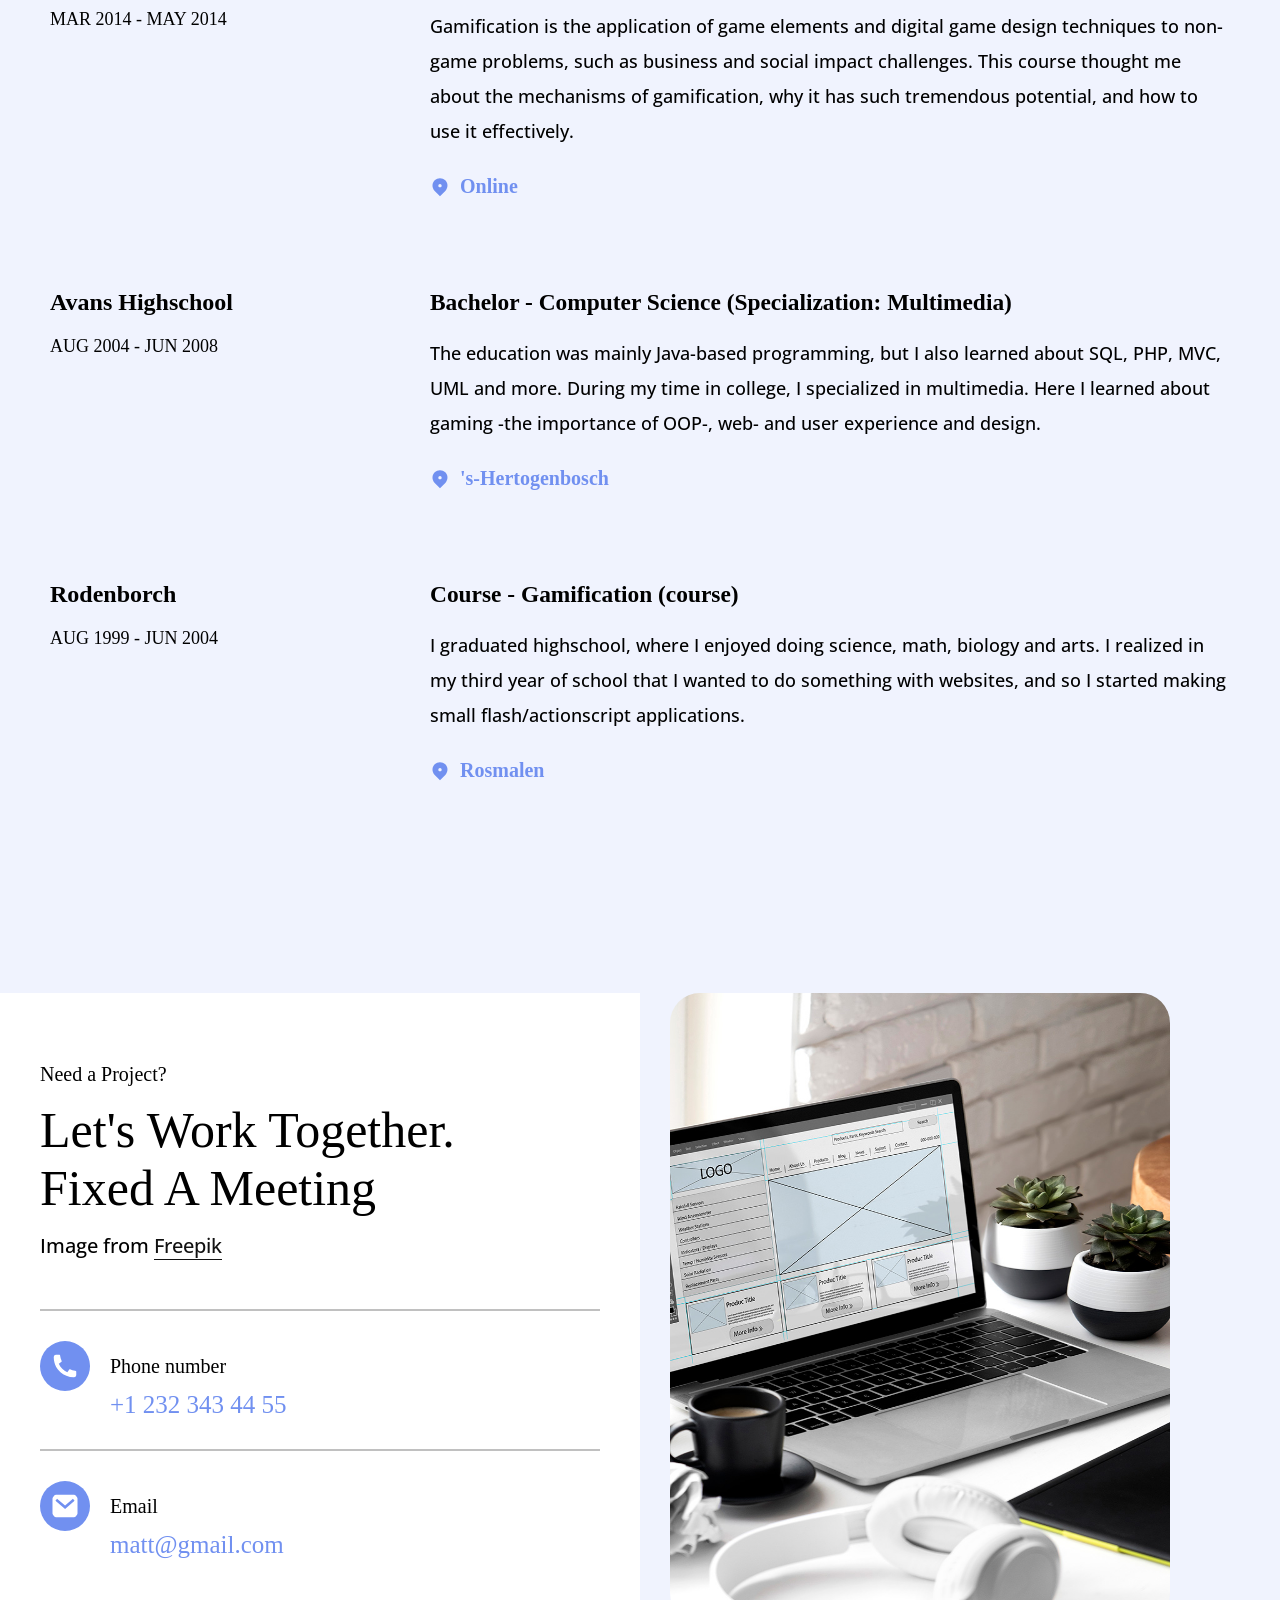
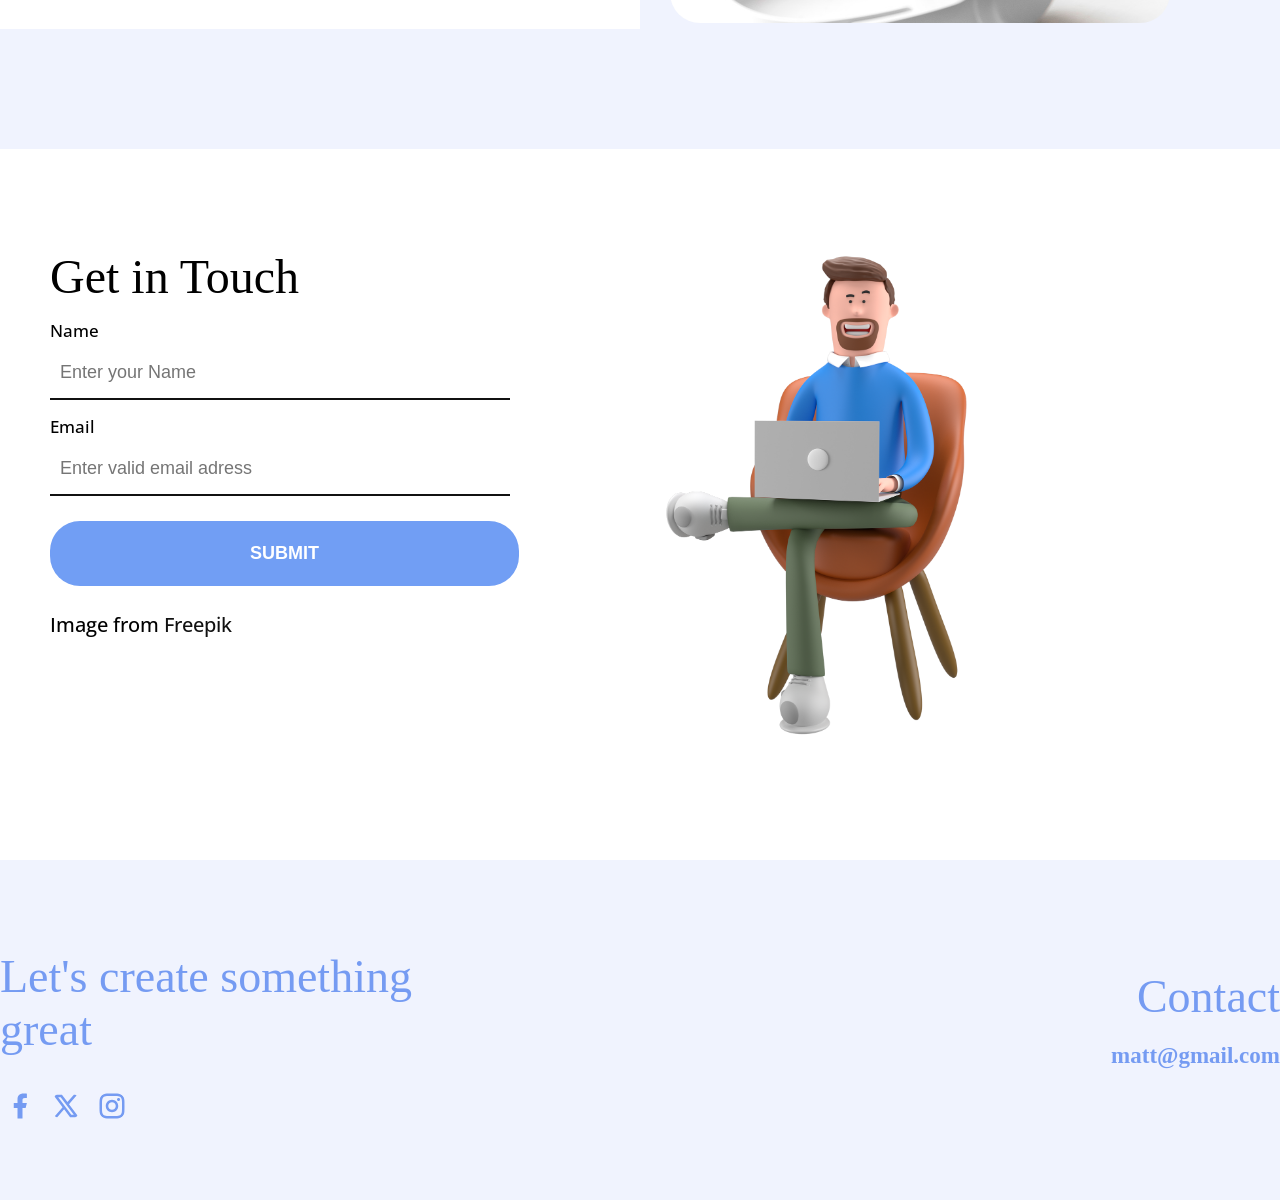
==== commit 5de0ddab: "finished My Blog part" ====
--- a/index.html
+++ b/index.html
@@ -16,12 +16,12 @@
     ================================================= -->
 
     <nav class="nav container">
-        <img src="./imgs/MC_logo.png" alt="MS_logo">
+       <a href="#"> <img src="./imgs/MC_logo.png" alt="MS_logo"></a>
         <ul class="pages">
-            <li>Home</li>
-            <li class="turned_on">About Me</li>
-            <li>My Work</li>
-            <li>My Blog</li>
+            <li><a href="./HTML/Home.html">Home</a></li>
+            <li class="turned_on"><a href="#">About Me</a></li>
+            <li><a href="./HTML/My work.html">My Work</a></li>
+            <li><a href="./HTML/My blog.html">My Blog</a></li>
         </ul>
     </nav>
 
--- a/CSS/script_1.css
+++ b/CSS/script_1.css
@@ -9,8 +9,8 @@
 }
 
 body{
-    /* padding: 30px; */
     padding-top: 30px;
+    /* padding-left: 17px; */
 }
 
 .container{
@@ -46,6 +46,10 @@
     outline: none;
 }
 
+nav img{
+    cursor: pointer;
+}
+
 /* <!-- =================================================       
                      NAVBAR SECTION
  ================================================= --> */
@@ -61,7 +65,7 @@
     height: 35px;
 }
 
-.turned_on{
+.turned_on a{
     color: #719EF4;
 }
 
@@ -71,14 +75,14 @@
     gap: 30px;
 }
 
-ul li{
+ul li a{
     cursor: pointer;
     font-size: 18px;
     font-weight: 700;
     padding: 10px 20px;
 }
  
-ul li:hover{
+ul li a:hover{
     color: #719EF4;
 }
 
